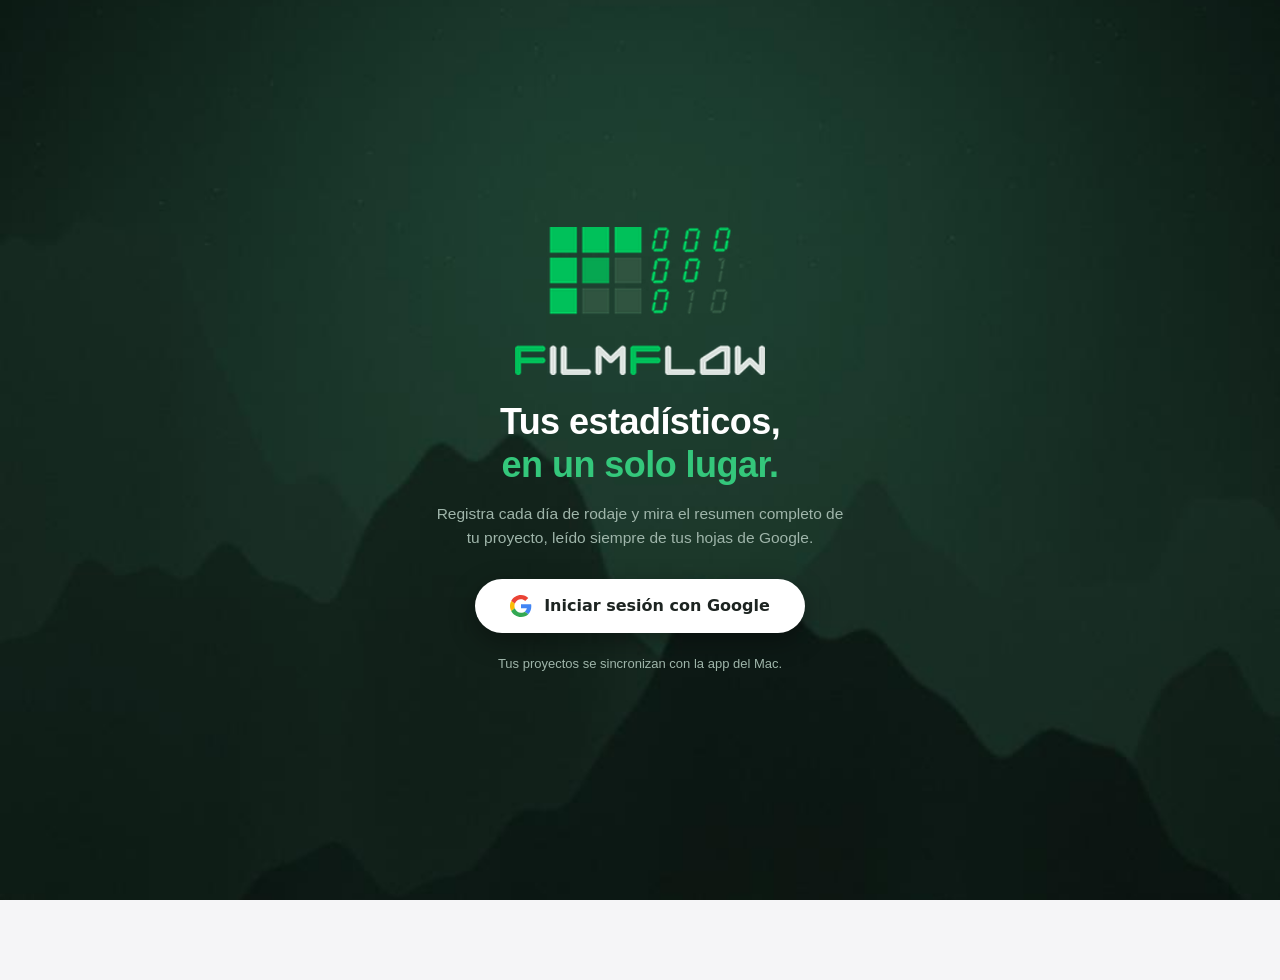
==== app/index.html @ 20739959 "Versión 1.1.0" ====
<!doctype html>
<html lang="es">
<head>
<meta charset="utf-8">
<meta name="viewport" content="width=device-width, initial-scale=1, viewport-fit=cover">
<title>Estadístico FilmFlow</title>
<meta name="theme-color" content="#171918" media="(prefers-color-scheme: dark)">
<meta name="theme-color" content="#E9E9EC" media="(prefers-color-scheme: light)">
<meta name="apple-mobile-web-app-capable" content="yes">
<meta name="mobile-web-app-capable" content="yes">
<meta name="apple-mobile-web-app-title" content="FilmFlow">
<meta name="apple-mobile-web-app-status-bar-style" content="black-translucent">
<meta name="format-detection" content="telephone=no">
<link rel="manifest" href="manifest.webmanifest">
<link rel="apple-touch-icon" href="assets/icono-180.png">
<link rel="icon" href="assets/icono-192.png">
<link rel="stylesheet" href="paleta.css">
<link rel="stylesheet" href="styles.css">
</head>
<body>
<div id="progreso" aria-hidden="true"><i></i></div>
<header class="barra" id="barra">
  <img id="logo" src="assets/logo_filmflow_oscuro.png" alt="FilmFlow">
  <button class="proyecto-btn" id="btn-proyecto" aria-haspopup="dialog" aria-label="Cambiar de proyecto">
    <span class="p-etq">Proyecto</span><span class="p-nom" id="proyecto-nombre">—</span>
    <svg viewBox="0 0 24 24" class="p-flecha"><path d="M7 10l5 5 5-5"/></svg>
  </button>
  <button class="icono-btn" id="btn-actualizar" aria-label="Actualizar" data-a="actualizar" data-p="{&quot;forzar&quot;:true}">
    <svg viewBox="0 0 24 24"><path d="M20 12a8 8 0 1 1-2.6-5.9"/><path d="M20 4v5h-5"/></svg>
  </button>
  <button class="icono-btn" id="btn-app" aria-label="Ajustes de la app" data-ir="app">
    <svg viewBox="0 0 24 24"><circle cx="12" cy="12" r="3.2"/><path d="M19.4 14.5a1.6 1.6 0 0 0 .3 1.8l.1.1a2 2 0 1 1-2.8 2.8l-.1-.1a1.6 1.6 0 0 0-1.8-.3 1.6 1.6 0 0 0-1 1.5V21a2 2 0 1 1-4 0v-.1a1.6 1.6 0 0 0-1-1.5 1.6 1.6 0 0 0-1.8.3l-.1.1a2 2 0 1 1-2.8-2.8l.1-.1a1.6 1.6 0 0 0 .3-1.8 1.6 1.6 0 0 0-1.5-1H3a2 2 0 1 1 0-4h.1a1.6 1.6 0 0 0 1.5-1 1.6 1.6 0 0 0-.3-1.8l-.1-.1a2 2 0 1 1 2.8-2.8l.1.1a1.6 1.6 0 0 0 1.8.3h0a1.6 1.6 0 0 0 1-1.5V3a2 2 0 1 1 4 0v.1a1.6 1.6 0 0 0 1 1.5h0a1.6 1.6 0 0 0 1.8-.3l.1-.1a2 2 0 1 1 2.8 2.8l-.1.1a1.6 1.6 0 0 0-.3 1.8v0a1.6 1.6 0 0 0 1.5 1H21a2 2 0 1 1 0 4h-.1a1.6 1.6 0 0 0-1.5 1z"/></svg>
  </button>
</header>
<div class="franja" id="franja" hidden></div>
<main id="vista"></main>
<div id="accion-fija" hidden></div>
<nav class="tabs" id="tabs" aria-label="Secciones">
  <button data-ir="resumen"><svg viewBox="0 0 24 24"><rect x="3.5" y="12" width="4" height="8" rx="1"/><rect x="10" y="6" width="4" height="14" rx="1"/><rect x="16.5" y="3" width="4" height="17" rx="1"/></svg><span>Resumen</span></button>
  <button data-ir="registrar"><svg viewBox="0 0 24 24"><path d="M6 3.5h9l4 4V20a.5.5 0 0 1-.5.5h-12A.5.5 0 0 1 6 20z"/><path d="M14.5 3.5V8H19M9 13h6M9 16.5h4"/></svg><span>Registrar</span></button>
  <button data-ir="hojas"><svg viewBox="0 0 24 24"><rect x="3.5" y="4" width="17" height="16" rx="2.5"/><path d="M3.5 9.5h17M3.5 15h17M9.5 4v16"/></svg><span>Hojas</span></button>
  <button data-ir="correo"><svg viewBox="0 0 24 24"><rect x="3" y="5.5" width="18" height="13" rx="2.5"/><path d="M3.5 7.5l8.5 6 8.5-6"/></svg><span>Correo</span></button>
  <button data-ir="ajustes"><svg viewBox="0 0 24 24"><path d="M4 7h10M18 7h2M4 17h2M10 17h10"/><circle cx="16" cy="7" r="2.2"/><circle cx="8" cy="17" r="2.2"/></svg><span>Ajustes</span></button>
</nav>
<div id="ocupado"><div><div class="giro"></div><span id="ocupado-txt">Un momento…</span></div></div>
<div class="sheet-fondo" id="modal">
  <div class="sheet" role="dialog" aria-modal="true">
    <div class="agarre"></div>
    <h3 id="m-titulo"></h3><pre id="m-texto"></pre><div id="m-lista" class="lista-sheet"></div>
    <input id="m-input" style="display:none" autocapitalize="sentences">
    <div class="sheet-botones"><button class="btn acento" id="m-si">Aceptar</button><button class="btn" id="m-no">Cancelar</button></div>
  </div>
</div>
<div id="portada" hidden></div>
<div id="toast" role="status"></div>
<input type="file" id="selector-pdf" accept="application/pdf,.pdf" style="display:none">
<script src="version.js"></script>
<script src="config.js"></script>
<script type="module" src="app.js"></script>
</body>
</html>
---- app/paleta.css ----
:root{--fondo:#F5F5F7;--lateral:#E9E9EC;--superficie:#FFFFFF;--campo:#FFFFFF;--boton:#FFFFFF;--boton-hover:#F0F0F3;--boton-pulsado:#E3E3E8;--separador:#E0E0E5;--borde-campo:#C9C9CF;--texto:#1D1D1F;--texto2:#5F5F65;--texto-off:#A1A1A8;--acento:#00B85A;--acento-hover:#00A651;--acento-pulsado:#008F46;--acento-ui:#009A4E;--acento-texto:#066F3C;--sobre-acento:#04130A;--seleccion:#D5F1E1;--exito:#087A42;--aviso:#8F5600;--error:#C4001A;--info:#5F5F65;--aviso-fondo:#FFF3D6;--error-fondo:#FDE4E4;--exito-fondo:#DDF3E6;color-scheme:light}
@media (prefers-color-scheme: dark){:root:not([data-tema="claro"]){--fondo:#171918;--lateral:#1C1F1D;--superficie:#242725;--campo:#1B1D1C;--boton:#303432;--boton-hover:#3A3F3C;--boton-pulsado:#262A28;--separador:#383C3A;--borde-campo:#454A47;--texto:#F2F4F3;--texto2:#A9B1AC;--texto-off:#707975;--acento:#00B85A;--acento-hover:#1FCB72;--acento-pulsado:#009B4B;--acento-ui:#00B85A;--acento-texto:#2BD97A;--sobre-acento:#06140B;--seleccion:#1F4A33;--exito:#2BD97A;--aviso:#F0B03A;--error:#FF7B72;--info:#A9B1AC;--aviso-fondo:#3A311B;--error-fondo:#3E2423;--exito-fondo:#173A28;color-scheme:dark}}
:root[data-tema="oscuro"]{--fondo:#171918;--lateral:#1C1F1D;--superficie:#242725;--campo:#1B1D1C;--boton:#303432;--boton-hover:#3A3F3C;--boton-pulsado:#262A28;--separador:#383C3A;--borde-campo:#454A47;--texto:#F2F4F3;--texto2:#A9B1AC;--texto-off:#707975;--acento:#00B85A;--acento-hover:#1FCB72;--acento-pulsado:#009B4B;--acento-ui:#00B85A;--acento-texto:#2BD97A;--sobre-acento:#06140B;--seleccion:#1F4A33;--exito:#2BD97A;--aviso:#F0B03A;--error:#FF7B72;--info:#A9B1AC;--aviso-fondo:#3A311B;--error-fondo:#3E2423;--exito-fondo:#173A28;color-scheme:dark}
:root[data-tema="claro"]{--fondo:#F5F5F7;--lateral:#E9E9EC;--superficie:#FFFFFF;--campo:#FFFFFF;--boton:#FFFFFF;--boton-hover:#F0F0F3;--boton-pulsado:#E3E3E8;--separador:#E0E0E5;--borde-campo:#C9C9CF;--texto:#1D1D1F;--texto2:#5F5F65;--texto-off:#A1A1A8;--acento:#00B85A;--acento-hover:#00A651;--acento-pulsado:#008F46;--acento-ui:#009A4E;--acento-texto:#066F3C;--sobre-acento:#04130A;--seleccion:#D5F1E1;--exito:#087A42;--aviso:#8F5600;--error:#C4001A;--info:#5F5F65;--aviso-fondo:#FFF3D6;--error-fondo:#FDE4E4;--exito-fondo:#DDF3E6;color-scheme:light}
---- app/styles.css ----
/* Estadístico FilmFlow · iPhone. Colores: los mismos de la app del Mac (paleta.css). Pensado para dedos: 48 px mínimo, zonas seguras, sin zoom. */
*{box-sizing:border-box;-webkit-tap-highlight-color:transparent}
:root{--r-tj:22px;--r-ch:14px;--alto-tab:58px;--fijo:0px;--cab:58px}
html{-webkit-text-size-adjust:100%;scroll-padding-top:70px}
body{margin:0;background:var(--fondo);color:var(--texto);font:16px/1.42 -apple-system,BlinkMacSystemFont,"SF Pro Text","Helvetica Neue",Arial,sans-serif;
  padding-bottom:calc(var(--alto-tab) + env(safe-area-inset-bottom) + var(--fijo) + 22px);overscroll-behavior-y:contain;-webkit-font-smoothing:antialiased}
button,input,select,textarea{font-family:inherit}
a{color:var(--acento-texto)}
svg{display:block}

/* ---------- barra superior ---------- */
header.barra{position:sticky;top:0;z-index:20;display:flex;align-items:center;gap:10px;min-height:var(--cab);
  padding:calc(8px + env(safe-area-inset-top)) 14px 8px;background:color-mix(in srgb,var(--lateral) 88%,transparent);
  -webkit-backdrop-filter:saturate(1.6) blur(18px);backdrop-filter:saturate(1.6) blur(18px);border-bottom:1px solid var(--separador)}
header.barra img{height:28px;width:auto;flex:none}
.proyecto-btn{flex:1;min-width:0;display:grid;grid-template-columns:1fr 20px;grid-template-rows:auto auto;column-gap:6px;align-items:center;text-align:left;
  background:var(--campo);color:var(--texto);border:1px solid var(--borde-campo);border-radius:15px;padding:5px 10px 6px 12px;min-height:44px}
.proyecto-btn .p-etq{grid-column:1;font-size:10.5px;letter-spacing:.04em;text-transform:uppercase;color:var(--texto2);line-height:1.1}
.proyecto-btn .p-nom{grid-column:1;font-size:16px;font-weight:650;white-space:nowrap;overflow:hidden;text-overflow:ellipsis;line-height:1.2}
.proyecto-btn .p-flecha{grid-column:2;grid-row:1/3;width:20px;height:20px;stroke:var(--texto2);fill:none;stroke-width:2;stroke-linecap:round;stroke-linejoin:round}
.icono-btn{flex:none;background:var(--boton);color:var(--texto);border:1px solid var(--separador);border-radius:50%;width:44px;height:44px;display:grid;place-items:center;padding:0}
.icono-btn svg{width:22px;height:22px;stroke:currentColor;fill:none;stroke-width:1.9;stroke-linecap:round;stroke-linejoin:round}
.icono-btn.gira svg{animation:g 1s linear infinite}
#progreso{position:fixed;left:0;right:0;top:0;height:3px;z-index:90;opacity:0;transition:opacity .25s;pointer-events:none}
#progreso.on{opacity:1}
#progreso i{display:block;height:100%;width:35%;background:var(--acento);border-radius:0 3px 3px 0;animation:prog 1.1s ease-in-out infinite}
@keyframes prog{0%{margin-left:-35%}100%{margin-left:100%}}
.franja{margin:0;padding:8px 14px;font-size:13.5px;font-weight:600;text-align:center;background:var(--aviso-fondo);color:var(--aviso)}
.franja[hidden]{display:none}

main{max-width:720px;margin:0 auto;padding:6px 14px 8px}
main.carga>*{opacity:.5;transition:opacity .2s}
.cab-pagina{padding:10px 4px 8px}
.cab-pagina h1{margin:0;font-size:31px;line-height:1.1;letter-spacing:-.02em;font-weight:760}
.cab-pagina p{margin:4px 0 0;color:var(--texto2);font-size:14px}
h3{margin:0;font-size:17px;line-height:1.25}h4{margin:14px 0 6px;font-size:15px}
p{margin:6px 0}
.sub{color:var(--texto2);font-size:14.5px}.nota{color:var(--texto2);font-size:13px}
.pie{margin:14px 4px 26px}
hr{border:0;border-top:1px solid var(--separador);margin:14px 0}

/* ---------- tarjetas, chips, avisos ---------- */
.tarjeta{background:var(--superficie);border:1px solid var(--separador);border-radius:var(--r-tj);padding:16px;margin:0 0 14px}
.tarjeta.vacia{text-align:center;padding:34px 18px}
.tarjeta.vacia h3{margin-top:6px}
.tarjeta.vacia .btn{margin-top:12px}
.grande{font-size:38px;line-height:1;margin-bottom:8px}.grande.error{color:var(--error)}.grande.aviso{color:var(--aviso)}.grande.info,.grande.carga{color:var(--texto2)}
.tj-titulo{display:flex;align-items:center;justify-content:space-between;gap:10px;margin-bottom:8px;flex-wrap:wrap}
.tj-cab{display:flex;align-items:center;gap:8px;flex-wrap:wrap;row-gap:4px}.espacio{flex:1}
.chip{display:inline-flex;align-items:center;border-radius:99px;padding:3px 11px;font-size:12.5px;font-weight:650;background:var(--boton);color:var(--texto2);white-space:nowrap;border:1px solid var(--separador)}
.chip.exito{background:var(--exito-fondo);color:var(--exito);border-color:transparent}.chip.aviso{background:var(--aviso-fondo);color:var(--aviso);border-color:transparent}.chip.error{background:var(--error-fondo);color:var(--error);border-color:transparent}
.estado{display:flex;gap:10px;align-items:flex-start;margin:8px 0;font-size:14.5px;white-space:pre-line;line-height:1.38}
.estado .ico{flex:none;width:20px;height:20px;border-radius:50%;display:grid;place-items:center;font-size:12px;margin-top:1px;background:var(--boton)}
.estado.ok .ico{background:var(--exito-fondo);color:var(--exito)}.estado.aviso{color:var(--texto)}.estado.aviso .ico{background:var(--aviso-fondo);color:var(--aviso)}
.estado.error .ico{background:var(--error-fondo);color:var(--error)}.estado.error{color:var(--error)}.estado.info .ico{color:var(--texto2)}
.aviso-txt{color:var(--aviso)}

/* ---------- botones ---------- */
.btn{display:inline-flex;align-items:center;justify-content:center;gap:6px;background:var(--boton);color:var(--texto);border:1px solid var(--separador);border-radius:16px;
  padding:11px 18px;font-size:16px;font-weight:650;text-decoration:none;min-height:48px;line-height:1.15;text-align:center}
.btn.acento{background:var(--acento);border-color:var(--acento);color:var(--sobre-acento)}
.btn.mini{padding:7px 14px;min-height:40px;font-size:14.5px;border-radius:13px}
.btn.peligro{color:var(--error)}
.btn:disabled{opacity:.42}.btn:active:not(:disabled){filter:brightness(.9);transform:scale(.985)}
.grande-btn{width:100%;margin-top:12px;font-size:17px;min-height:54px}
.barra-mini{display:flex;flex-wrap:wrap;gap:8px;align-items:center;margin:10px 0 2px}
.barra-mini.llena .btn{flex:1;white-space:nowrap}
.segmentado{display:flex;background:var(--campo);border:1px solid var(--separador);border-radius:16px;padding:3px;gap:3px;margin:10px 0;overflow-x:auto;scrollbar-width:none}
.segmentado::-webkit-scrollbar{display:none}
.seg{flex:1 1 0;min-width:0;border:0;background:transparent;color:var(--texto2);border-radius:13px;padding:10px 4px;min-height:44px;font-size:14px;font-weight:650;white-space:nowrap}
.seg.on{background:var(--acento);color:var(--sobre-acento)}
.casilla{display:flex;gap:12px;align-items:flex-start;margin:10px 0;cursor:pointer;min-height:30px}
.casilla input{position:absolute;opacity:0;width:0;height:0}
.casilla .caja{flex:none;width:26px;height:26px;border:2px solid var(--borde-campo);border-radius:8px;background:var(--campo);margin-top:0}
.casilla input:checked+.caja{background:var(--acento-ui);border-color:var(--acento-ui)}
.casilla input:checked+.caja::after{content:"";display:block;width:7px;height:13px;border:solid var(--sobre-acento);border-width:0 3px 3px 0;margin:2px 0 0 7px;transform:rotate(45deg)}
.casilla .txt{font-size:15.5px;line-height:1.35;padding-top:2px}
.sangria{margin-left:38px}

/* ---------- plegables ---------- */
details.plegable{background:var(--superficie);border:1px solid var(--separador);border-radius:var(--r-tj);margin:0 0 14px;overflow:hidden}
details.plegable>summary{list-style:none;display:flex;align-items:center;gap:10px;padding:15px 16px;cursor:pointer;min-height:56px}
details.plegable>summary::-webkit-details-marker{display:none}
details.plegable>summary .tit{flex:1;min-width:0;font-weight:700;font-size:16.5px;line-height:1.25}
details.plegable>summary .tit small{display:block;font-weight:500;font-size:13px;color:var(--texto2);margin-top:2px}
details.plegable>summary::after{content:"";flex:none;width:9px;height:9px;border:solid var(--texto2);border-width:0 2.2px 2.2px 0;transform:rotate(45deg);margin:-4px 4px 0 2px;transition:transform .2s}
details.plegable[open]>summary::after{transform:rotate(-135deg);margin-top:4px}
details.plegable>.cuerpo{padding:0 16px 16px}
details.plegable.simple{background:transparent;border:0;border-radius:0;margin:10px 0}
details.plegable.simple>summary{padding:8px 0;min-height:44px;color:var(--acento-texto);font-weight:650}
details.plegable.simple>summary .tit{font-weight:650;font-size:15px}
details.plegable.simple>.cuerpo{padding:0}

/* ---------- resumen ---------- */
.cifras{display:grid;grid-template-columns:1fr 1fr;gap:10px;margin-bottom:14px}
.metrica{background:var(--superficie);border:1px solid var(--separador);border-radius:20px;padding:13px 15px;min-width:0}
.metrica.ancha{grid-column:1/-1;padding:18px;background:linear-gradient(135deg,var(--superficie) 0%,color-mix(in srgb,var(--acento) 14%,var(--superficie)) 100%)}
.m-t{color:var(--texto2);font-size:13px;display:flex;gap:6px;align-items:center}
.m-v{font-size:25px;font-weight:760;margin:3px 0 1px;letter-spacing:-.01em;white-space:nowrap;overflow:hidden;text-overflow:ellipsis}
.metrica.ancha .m-v{font-size:40px}
.m-s{color:var(--texto2);font-size:12.5px;min-height:16px}
.barra{margin:11px 0}
.b-t{display:flex;align-items:center;gap:8px;font-size:15px}.b-n{font-weight:650;flex:1}.b-p{color:var(--texto2);font-size:13px}
.pista{height:9px;border-radius:5px;background:var(--separador);overflow:hidden;margin-top:6px}
.relleno{height:100%;border-radius:5px;background:var(--acento-ui)}
.punto{display:inline-block;width:12px;height:12px;border-radius:50%;margin-right:7px;flex:none}.punto.grande{width:24px;height:24px;margin:0}
.centro{display:flex;justify-content:center;margin:2px 0 8px}
.dona{width:178px;height:178px}.dona .d-v{fill:var(--texto);font-size:19px;font-weight:700}.dona .d-s{fill:var(--texto2);font-size:11px}
.desliza{overflow-x:auto;-webkit-overflow-scrolling:touch;margin:8px -16px;padding:0 16px;scrollbar-width:none}
.desliza::-webkit-scrollbar{display:none}
table.tabla{border-collapse:collapse;width:100%;font-size:14px}
.tabla th{color:var(--texto2);font-weight:600;font-size:12.5px;text-align:left;padding:6px 8px;border-bottom:1px solid var(--separador);white-space:nowrap}
.tabla td{padding:9px 8px;border-bottom:1px solid var(--separador);white-space:nowrap}.tabla .d{text-align:right}.tabla .neg{font-weight:700}
.tabla .acento-texto{color:var(--acento-texto)}.tabla .t2{color:var(--texto2)}
.col{fill:color-mix(in srgb,var(--acento-ui) 45%,var(--superficie))}.col.ult,.col.sel{fill:var(--acento-ui)}.eje{fill:var(--texto2)}.rej{stroke:var(--separador);stroke-width:1}
.prom{stroke:var(--aviso);stroke-width:1.5;stroke-dasharray:4 3}.prom-t{fill:var(--aviso);font-weight:700;paint-order:stroke;stroke:var(--superficie);stroke-width:4px;stroke-linejoin:round}
.grafico svg{touch-action:pan-y;-webkit-user-select:none;user-select:none;-webkit-tap-highlight-color:transparent}
.tip rect{fill:var(--boton);stroke:var(--separador)}.tip text{fill:var(--texto)}
.g-pie{margin:6px 0 0;font-size:13px;line-height:1.35}.g-raya{display:inline-block;width:18px;border-top:2px dashed var(--aviso);vertical-align:middle;margin-right:4px}
.prev{margin:12px 0}
.kv{display:flex;justify-content:space-between;gap:14px;padding:8px 0;text-align:right;border-bottom:1px solid var(--separador)}.kv:last-child{border:0}
.kv span:first-child{text-align:left;flex:none}
/* una cámara = una fila (en vez de una tabla ancha) */
.unidad-ref{font-size:12.5px;color:var(--texto2);margin-left:19px}

/* ---------- hoja de Google (vista previa) ---------- */
table.hoja{border-collapse:separate;border-spacing:1px;background:#D0D0D0;font:12px "Lucida Sans","Helvetica Neue",Arial,sans-serif;color:#000;border-radius:8px;overflow:hidden}
.hoja th{color:#fff;padding:5px 7px;text-align:left;font-weight:700;white-space:nowrap;font-size:11px}.hoja td{padding:5px 7px;white-space:nowrap;background:#fff;font-size:12px}
.hoja tr>:first-child{position:sticky;left:0;z-index:1}
.banner{background:var(--superficie);border:1px solid var(--separador);border-left:5px solid var(--acento);border-radius:16px;padding:13px 15px;margin:0 0 14px;font-weight:650;font-size:15px;line-height:1.38}
.decision{margin-top:12px}
.pista-dedo{font-size:12px;color:var(--texto2);margin:4px 0 0;text-align:right}

/* ---------- registrar ---------- */
.pasos-reg{display:flex;align-items:flex-start;margin:4px 2px 16px}
.paso-reg{flex:1;display:flex;flex-direction:column;align-items:center;gap:5px;position:relative;font-size:12.5px;color:var(--texto2);text-align:center;font-weight:600}
.paso-reg::before{content:"";position:absolute;top:15px;right:50%;width:100%;height:2px;background:var(--separador);z-index:0}
.paso-reg:first-child::before{display:none}
.paso-reg b{position:relative;z-index:1;width:31px;height:31px;border-radius:50%;display:grid;place-items:center;background:var(--boton);border:2px solid var(--separador);font-size:14px;color:var(--texto2)}
.paso-reg.on{color:var(--texto)}.paso-reg.on b{background:var(--acento);border-color:var(--acento);color:var(--sobre-acento)}
.paso-reg.hecho b{background:var(--exito-fondo);border-color:var(--acento-ui);color:var(--exito)}.paso-reg.hecho::before,.paso-reg.on::before{background:var(--acento-ui)}
.pdf-zona{display:flex;flex-direction:column;align-items:center;gap:6px;border:2px dashed var(--borde-campo);border-radius:20px;padding:22px 14px;text-align:center;margin:12px 0;background:var(--campo)}
.pdf-zona.listo{border-style:solid;border-color:var(--acento-ui);background:var(--exito-fondo)}
.pdf-zona .ico-pdf{width:46px;height:46px;border-radius:14px;display:grid;place-items:center;background:var(--boton);border:1px solid var(--separador)}
.pdf-zona .ico-pdf svg{width:26px;height:26px;stroke:var(--acento-texto);fill:none;stroke-width:1.8;stroke-linecap:round;stroke-linejoin:round}
.pdf-zona .nombre{font-weight:650;overflow-wrap:anywhere;font-size:16px;line-height:1.3;text-wrap:balance}
.pdf-fila{display:flex;align-items:center;gap:10px;margin:10px 0;flex-wrap:wrap}
.quellenar{margin:12px 0 4px}
#accion-fija{position:fixed;left:0;right:0;z-index:25;bottom:calc(var(--alto-tab) + env(safe-area-inset-bottom));padding:10px 14px;
  background:color-mix(in srgb,var(--fondo) 90%,transparent);-webkit-backdrop-filter:blur(14px);backdrop-filter:blur(14px);border-top:1px solid var(--separador)}
#accion-fija[hidden]{display:none}
#accion-fija .in{max-width:720px;margin:0 auto}
#accion-fija .btn{width:100%;min-height:54px;font-size:17px}
#accion-fija .resumen-accion{font-size:12.5px;color:var(--texto2);text-align:center;margin:0 0 7px}

/* ---------- formularios ---------- */
.formulario{background:var(--superficie);border:1px solid var(--separador);border-radius:var(--r-tj);padding:16px;margin:0 0 14px}
.formulario label{display:block;margin:14px 0 4px;font-size:14px;color:var(--texto2);font-weight:550}
.formulario label.casilla,.formulario label.radio,.formulario label.color{margin:10px 0;color:var(--texto);font-weight:400}
.formulario label.casilla,.formulario label.radio{display:flex}                                 /* si no, «label{display:block}» deja la casilla como una raya encima del texto */
.rollo-imp .casilla .txt{display:flex;align-items:center;gap:10px;flex-wrap:wrap}
/* importar rollos: cada rollo en su bloque y los datos de dos en dos (8 rollos ya no son una lista eterna) */
.rollo-imp{display:grid;grid-template-columns:repeat(2,minmax(0,1fr));gap:0 12px;padding:12px 0 6px;border-top:1px solid var(--separador)}
.rollo-imp>.casilla,.rollo-imp>.nota{grid-column:1/-1}
.formulario .rollo-imp>label:not(.casilla){margin:6px 0 2px}
input:not([type=checkbox]):not([type=radio]),select,textarea{width:100%;background:var(--campo);color:var(--texto);border:1px solid var(--borde-campo);border-radius:14px;padding:12px 13px;font-size:16px;margin-top:5px;min-height:48px;-webkit-appearance:none;appearance:none}
select{background-image:linear-gradient(45deg,transparent 50%,var(--texto2) 50%),linear-gradient(135deg,var(--texto2) 50%,transparent 50%);background-position:calc(100% - 20px) 21px,calc(100% - 14px) 21px;background-size:6px 6px;background-repeat:no-repeat;padding-right:36px}
input:focus,select:focus{outline:2px solid var(--acento-ui);outline-offset:1px}
.formulario .botones,.botones{display:flex;gap:10px;justify-content:flex-end;margin-top:16px}
.botones .btn{flex:1}
.radios{display:flex;gap:10px;flex-wrap:wrap}
.radio{display:flex;gap:8px;align-items:center;padding:9px 13px;border:1px solid var(--separador);border-radius:99px;background:var(--campo)}.radio input{width:auto;margin:0;min-height:0;accent-color:var(--acento-ui)}
.colores{display:flex;gap:8px;flex-wrap:wrap;margin:8px 0}
.color input{position:absolute;opacity:0;width:0;height:0}
.color span{display:inline-flex;align-items:center;justify-content:center;width:42px;height:42px;border-radius:50%;border:3px solid transparent;color:#000;font-weight:700;font-size:13px}
.color input:checked+span{border-color:var(--texto);box-shadow:0 0 0 2px var(--superficie) inset}
.color .hoja-color{width:auto;border-radius:21px;padding:0 14px;background:var(--boton);color:var(--texto);border:3px solid transparent}

/* ---------- listas (ajustes, rollos, hojas) ---------- */
.fila-hoja{margin:6px 0 4px}
.fila-hoja .nota:first-child{letter-spacing:.03em;font-weight:650}
.fila-cuenta{display:flex;gap:14px;align-items:center}
.g-logo{flex:none;width:46px;height:46px;border-radius:50%;background:#fff;color:#4285F4;font-weight:800;font-size:25px;display:flex;align-items:center;justify-content:center;border:1px solid var(--separador)}
.titulo-ok{font-size:17px;font-weight:700;color:var(--exito);margin:0}.titulo-mal{font-size:17px;font-weight:700;color:var(--error);margin:0}
.guia{display:flex;gap:10px;align-items:center;background:var(--seleccion);border-radius:18px;padding:13px 15px;margin:0 0 14px;flex-wrap:wrap}
.item{margin:8px 0}.fila-info{display:flex;gap:8px;align-items:center;flex-wrap:wrap;margin-top:10px}
ol.pasos{margin:8px 0 8px 20px;padding:0;font-size:14.5px}ol.pasos li{margin:6px 0}
.tarjeta.sync{border-color:color-mix(in srgb,var(--acento) 40%,var(--separador))}
.grupo-t{margin:20px 6px 8px;font-size:13px;font-weight:700;letter-spacing:.05em;text-transform:uppercase;color:var(--texto2)}

/* ---------- correo ---------- */
.papel{background:#fff;color:#202124;border:1px solid #e0e0e0;border-radius:16px;padding:14px}
.papel hr{border-color:#e0e0e0}
.texto-correo{font:14px/1.38 "Helvetica Neue",Arial,sans-serif;outline:none;min-height:120px;-webkit-user-select:text;user-select:text}
.texto-correo .l.v{line-height:.6}
.papel input.asunto{background:#fff!important;color:#202124!important;border:0!important;padding:4px 0!important;font-weight:700;font-size:15px;margin:0;border-radius:0;min-height:0}

/* ---------- menú inferior ---------- */
nav.tabs{position:fixed;left:0;right:0;bottom:0;z-index:30;display:flex;background:color-mix(in srgb,var(--lateral) 90%,transparent);
  -webkit-backdrop-filter:saturate(1.6) blur(18px);backdrop-filter:saturate(1.6) blur(18px);border-top:1px solid var(--separador);
  padding:5px 6px calc(5px + env(safe-area-inset-bottom));min-height:calc(var(--alto-tab) + env(safe-area-inset-bottom))}
nav.tabs button{flex:1;background:none;border:0;color:var(--texto2);font-size:10.5px;font-weight:600;padding:5px 0 3px;display:flex;flex-direction:column;align-items:center;gap:3px;border-radius:14px}
nav.tabs button svg{width:25px;height:25px;stroke:currentColor;fill:none;stroke-width:1.75;stroke-linecap:round;stroke-linejoin:round}
nav.tabs button.on{color:var(--acento-texto)}
nav.tabs button.on svg{stroke-width:2.2}

/* ---------- ocupado, hojas inferiores, avisos ---------- */
#ocupado{position:fixed;inset:0;z-index:60;background:rgba(0,0,0,.45);display:none;align-items:center;justify-content:center;-webkit-backdrop-filter:blur(3px);backdrop-filter:blur(3px)}
#ocupado.on{display:flex}#ocupado>div{background:var(--superficie);border-radius:22px;padding:24px 26px;max-width:80%;text-align:center;box-shadow:0 12px 40px rgba(0,0,0,.35)}
.giro{width:32px;height:32px;border:3.5px solid var(--separador);border-top-color:var(--acento-ui);border-radius:50%;margin:0 auto 12px;animation:g 1s linear infinite}
@keyframes g{to{transform:rotate(360deg)}}
.sheet-fondo{position:fixed;inset:0;z-index:70;background:rgba(0,0,0,.45);display:none;align-items:flex-end;justify-content:center}
.sheet-fondo.on{display:flex}
.sheet{background:var(--superficie);width:100%;max-width:560px;border-radius:26px 26px 0 0;padding:8px 18px calc(16px + env(safe-area-inset-bottom));max-height:88vh;overflow:auto;
  animation:sube .26s cubic-bezier(.2,.8,.2,1)}
@keyframes sube{from{transform:translateY(40%);opacity:.4}to{transform:none;opacity:1}}
.agarre{width:38px;height:5px;border-radius:3px;background:var(--borde-campo);margin:4px auto 12px}
.sheet h3{font-size:19px;margin:2px 0 6px}
.sheet pre{white-space:pre-wrap;font:inherit;color:var(--texto2);margin:6px 0 14px;font-size:15px;line-height:1.42}
.sheet pre:empty{display:none}
.sheet-botones{display:flex;flex-direction:column;gap:8px;margin-top:6px}
.sheet-botones .btn{width:100%;min-height:52px}
.lista-sheet{display:flex;flex-direction:column;margin:6px 0 10px}
.fila-sheet{display:flex;align-items:center;gap:12px;width:100%;text-align:left;background:transparent;border:0;border-bottom:1px solid var(--separador);padding:15px 4px;color:var(--texto);font-size:17px;min-height:54px}
.fila-sheet:last-child{border-bottom:0}
.fila-sheet .ok{margin-left:auto;color:var(--acento-texto);font-weight:800}
.fila-sheet.on{font-weight:700}
.fila-sheet.accion{color:var(--acento-texto);font-weight:650}
#toast{position:fixed;left:50%;bottom:calc(var(--alto-tab) + env(safe-area-inset-bottom) + var(--fijo) + 16px);transform:translateX(-50%) translateY(10px);background:var(--texto);color:var(--fondo);
  padding:12px 18px;border-radius:18px;z-index:80;width:max-content;max-width:90%;font-size:14.5px;font-weight:550;opacity:0;pointer-events:none;transition:all .22s;box-shadow:0 8px 28px rgba(0,0,0,.3)}
#toast.on{opacity:1;transform:translateX(-50%)}

/* ---------- bienvenida ---------- */
.bienvenida{text-align:center;padding:26px 6px 10px}
.bienvenida .logo-grande{width:min(250px,68%);margin:8px auto 22px}
.bienvenida h2{margin:0 0 8px;font-size:26px;letter-spacing:-.01em}
.bienvenida p{color:var(--texto2);font-size:15.5px;margin:6px 10px}
.beneficios{text-align:left;margin:22px 0;display:flex;flex-direction:column;gap:12px}
.beneficio{display:flex;gap:13px;align-items:flex-start;background:var(--superficie);border:1px solid var(--separador);border-radius:18px;padding:13px 15px}
.beneficio .ico{flex:none;width:38px;height:38px;border-radius:12px;display:grid;place-items:center;background:var(--seleccion);font-size:19px}
.beneficio b{display:block;font-size:15.5px}.beneficio span.t{color:var(--texto2);font-size:13.5px}

@media (min-width:700px){main{padding-top:14px}}
@media (prefers-reduced-motion:reduce){*{animation-duration:.01ms!important;transition-duration:.01ms!important}}

/* ---------- primera pantalla (sin cuenta de Google): solo bienvenida ---------- */
body.sin-sesion .barra,body.sin-sesion .tabs,body.sin-sesion #accion-fija,body.sin-sesion #franja{display:none!important}
body.sin-sesion main{min-height:100dvh;display:flex;flex-direction:column;justify-content:center;padding-top:calc(env(safe-area-inset-top) + 16px);padding-bottom:calc(env(safe-area-inset-bottom) + 28px)}
body.sin-sesion .bienvenida{padding-top:8px}
.grande-btn{width:100%;padding:16px 18px;font-size:17px;border-radius:16px}

.franja .enlace{background:none;border:0;color:inherit;font:inherit;font-weight:700;text-decoration:underline;padding:0 0 0 4px}

/* ---------- portada (inicio y descanso): igual que en el Mac ---------- */
#portada{position:fixed;inset:0;z-index:120;background:#07100D url(assets/fondo_bienvenida.jpg) center/cover no-repeat;color:#fff;display:flex;
  align-items:center;justify-content:center;text-align:center;padding:calc(env(safe-area-inset-top) + 20px) 26px calc(env(safe-area-inset-bottom) + 20px);overflow:auto}
#portada[hidden]{display:none}
#portada.con-foto{background-size:cover;background-position:center}
#portada.con-foto::before{content:"";position:absolute;inset:0;background:linear-gradient(180deg,rgba(0,0,0,.35),rgba(0,0,0,.2) 40%,rgba(0,0,0,.55))}
#portada .p-in{position:relative;width:100%;max-width:420px;display:flex;flex-direction:column;align-items:center}
.p-logo{width:min(250px,66vw);height:auto;margin:0 0 26px}
#portada h1{margin:0 0 16px;font-size:clamp(28px,8.4vw,36px);line-height:1.18;letter-spacing:-.015em;color:#fff;font-weight:800}
#portada h1 span{color:#34C77B}
.p-txt{margin:0 6px 30px;color:#9FB5AA;font-size:15.5px;line-height:1.5}
.p-google{display:flex;align-items:center;justify-content:center;gap:12px;width:100%;max-width:330px;height:54px;border:0;border-radius:27px;background:#fff;color:#1D2421;
  font:700 16px/1 system-ui,-apple-system,sans-serif;box-shadow:0 8px 26px rgba(0,0,0,.35)}
.p-google:active{background:#F1F5F3}
.p-nota{margin:22px 0 0;color:#9FB5AA;font-size:13px}
#portada.descanso{cursor:pointer}
.p-hora{font-size:clamp(64px,22vw,92px);font-weight:800;letter-spacing:-.03em;line-height:1;margin-top:6px;text-shadow:0 2px 14px rgba(0,0,0,.5)}
.p-fecha{margin-top:12px;font-size:18px;font-weight:700;color:#4FE095;text-shadow:0 2px 10px rgba(0,0,0,.6)}
#portada.descanso .p-nota{margin-top:30px;color:#C9D8D0}
/* ---------- ajustes: pestañas del proyecto / de la app ---------- */
.sel-tab{margin:2px 0 14px}.sel-tab .segmentado{width:100%}
.intro{margin:0 4px 18px;color:var(--texto2);font-size:14.5px;line-height:1.5}

/* asa para arrastrar rollos */
.grip svg{width:22px;height:22px;fill:currentColor}
.rollos-lista .rollo{transition:transform .18s ease}
.rollos-lista.ordenando{-webkit-user-select:none;user-select:none}
.rollo.arrastrando{transition:none!important;z-index:5;box-shadow:0 10px 28px rgba(0,0,0,.28);border-radius:14px;padding-left:10px;padding-right:10px;opacity:.98}
.icono-btn.on{background:var(--acento);color:var(--sobre-acento);border-color:transparent}
.atras{background:none;border:0;color:var(--acento-texto);font-size:17px;font-weight:600;padding:6px 0;margin:0 0 4px -2px;min-height:36px}

/* cámaras y rollos compactos: una fila; al tocar se ven los datos */
.cam-lista{display:flex;flex-direction:column}
details.cam-fila,details.rollo{position:relative;border-bottom:1px solid var(--separador);background:var(--superficie)}
details.cam-fila:last-child,details.rollo:last-child{border-bottom:0}
details.cam-fila>summary,details.rollo>summary{list-style:none;display:flex;align-items:center;gap:12px;min-height:56px;padding:8px 2px;cursor:pointer;-webkit-tap-highlight-color:transparent}
details.cam-fila>summary::-webkit-details-marker,details.rollo>summary::-webkit-details-marker{display:none}
details.cam-fila>summary::after,details.rollo>summary::after{content:"";flex:none;width:8px;height:8px;border:solid var(--texto2);border-width:0 2px 2px 0;transform:rotate(45deg);margin:-4px 4px 0 0;transition:transform .2s}
details.cam-fila[open]>summary::after,details.rollo[open]>summary::after{transform:rotate(-135deg);margin-top:4px}
.cam-tx{flex:1;min-width:0;display:flex;flex-direction:column;gap:1px}
.cam-nom{font-weight:650;font-size:15.5px;line-height:1.25}
.cam-rollo{font-size:14.5px;font-weight:750;color:var(--acento-texto);line-height:1.25;overflow:hidden;text-overflow:ellipsis;white-space:nowrap}
.cam-rollo.vacio{color:var(--texto2);font-weight:500}
.cam-vol{flex:none;font-weight:700;font-size:14.5px;text-align:right}
details.cam-fila .punto,details.rollo .punto{flex:none;width:14px;height:14px;margin:0 2px 0 0}
.kv{display:grid;grid-template-columns:1fr;gap:0;margin:0 0 10px 28px;border-top:1px dashed var(--separador)}
.kv-f{display:flex;justify-content:space-between;gap:14px;padding:7px 0;border-bottom:1px solid color-mix(in srgb,var(--separador) 60%,transparent);font-size:14px;line-height:1.35}
.kv-f:last-child{border-bottom:0}.kv-f span{color:var(--texto2);flex:none}.kv-f b{font-weight:650;text-align:right;min-width:0;overflow-wrap:anywhere}
.rollo-t{flex:1;min-width:0;display:flex;flex-direction:column}
.rollo-t b{font-size:16px;line-height:1.25}
.rollo-t .sub{margin:1px 0 0;font-size:13px;line-height:1.3;overflow:hidden;text-overflow:ellipsis;white-space:nowrap}
.grip{flex:none;width:40px;height:44px;margin:0 -2px 0 0;display:grid;place-items:center;touch-action:none;cursor:grab;color:var(--texto2);-webkit-user-select:none;user-select:none;-webkit-touch-callout:none}
.grip svg{width:22px;height:22px;fill:currentColor}
.rollo-b{display:flex;gap:8px;flex-wrap:wrap;margin:2px 0 14px 28px}
.rollo-b .btn{flex:0 0 auto}
.rollos-lista details.rollo{transition:transform .18s ease}
.rollos-lista.ordenando{-webkit-user-select:none;user-select:none}
details.rollo.arrastrando{transition:none!important;z-index:5;box-shadow:0 10px 28px rgba(0,0,0,.28);border-radius:14px;padding:0 10px;opacity:.98}

/* aviso de pestaña privada */
.aviso-privado{display:flex;gap:10px;align-items:flex-start;padding:10px 14px;font-size:13px;line-height:1.35;background:var(--aviso-fondo,#fff4d6);color:var(--texto,#222);border-bottom:1px solid rgba(0,0,0,.12)}
.aviso-privado span{flex:1}
.aviso-privado button{flex:none;border:0;background:transparent;font-size:16px;min-width:32px;min-height:32px;color:inherit}

/* ---------- reporte para enviar ---------- */
.reporte-abrir{margin:0 0 12px}
.reporte-btn{display:flex;align-items:center;gap:12px;width:100%;text-align:left;padding:12px 14px;border-radius:16px}
.reporte-btn .ico{font-size:22px;line-height:1;flex:none}
.reporte-btn b{display:block;font-size:15.5px}
.reporte-btn small{display:block;font-size:12.5px;font-weight:400;color:var(--texto2);margin-top:2px}
.reporte-btn .flecha{margin-left:auto;font-size:24px;color:var(--texto2);flex:none}
.atajos{display:flex;flex-wrap:wrap;gap:8px;margin:4px 0 12px}
.calendario{background:var(--campo);border:1px solid var(--separador);border-radius:16px;padding:10px 8px 6px;margin:6px 0 8px}
.cal-cab{display:flex;align-items:center;gap:8px;padding:2px 6px 8px}.cal-cab b{font-size:17px}
.cal-flecha{width:38px;height:38px;border-radius:50%;border:0;background:var(--boton-hover);color:var(--texto);font-size:22px;line-height:1}
.cal-grid{display:grid;grid-template-columns:repeat(7,1fr);row-gap:4px}
.cal-ds{text-align:center;font-size:12px;color:var(--texto2);padding-bottom:4px}
.cal-d{position:relative;height:44px;border:0;background:none;color:var(--texto2);font:inherit;font-size:16px;padding:0}
.cal-d span{position:relative;z-index:1;display:inline-flex;width:38px;height:38px;align-items:center;justify-content:center;border-radius:50%}
.cal-d.rodado{color:var(--texto);font-weight:700}
.cal-d.rodado span::after{content:"";position:absolute;bottom:4px;left:50%;width:5px;height:5px;margin-left:-2.5px;border-radius:50%;background:var(--acento)}
.cal-d.elegido::before{content:"";position:absolute;left:0;right:0;top:3px;bottom:3px;background:var(--seleccion)}
.cal-d.inicio::before{left:50%}.cal-d.fin::before{right:50%}.cal-d.inicio.fin::before{display:none}
.cal-d.inicio span,.cal-d.fin span{background:var(--acento-ui);color:#fff}
.cal-d.inicio span::after,.cal-d.fin span::after{background:#fff}
.cal-d.hoy:not(.inicio):not(.fin) span{box-shadow:inset 0 0 0 1px var(--texto2)}
.periodo-txt{font-size:26px;font-weight:700;letter-spacing:-.3px;margin:2px 0}
.reporte-capa{position:fixed;inset:0;z-index:200;background:var(--fondo);display:flex;flex-direction:column}
.reporte-barra{display:flex;align-items:center;gap:8px;padding:calc(env(safe-area-inset-top) + 8px) 12px 8px;border-bottom:1px solid var(--separador);background:var(--superficie)}
.reporte-barra .espacio{flex:1}
.reporte-capa iframe{flex:1;border:0;width:100%;background:var(--fondo)}
body.con-reporte{overflow:hidden}
@media print{body.con-reporte>*:not(.reporte-capa){display:none}.reporte-barra{display:none}}
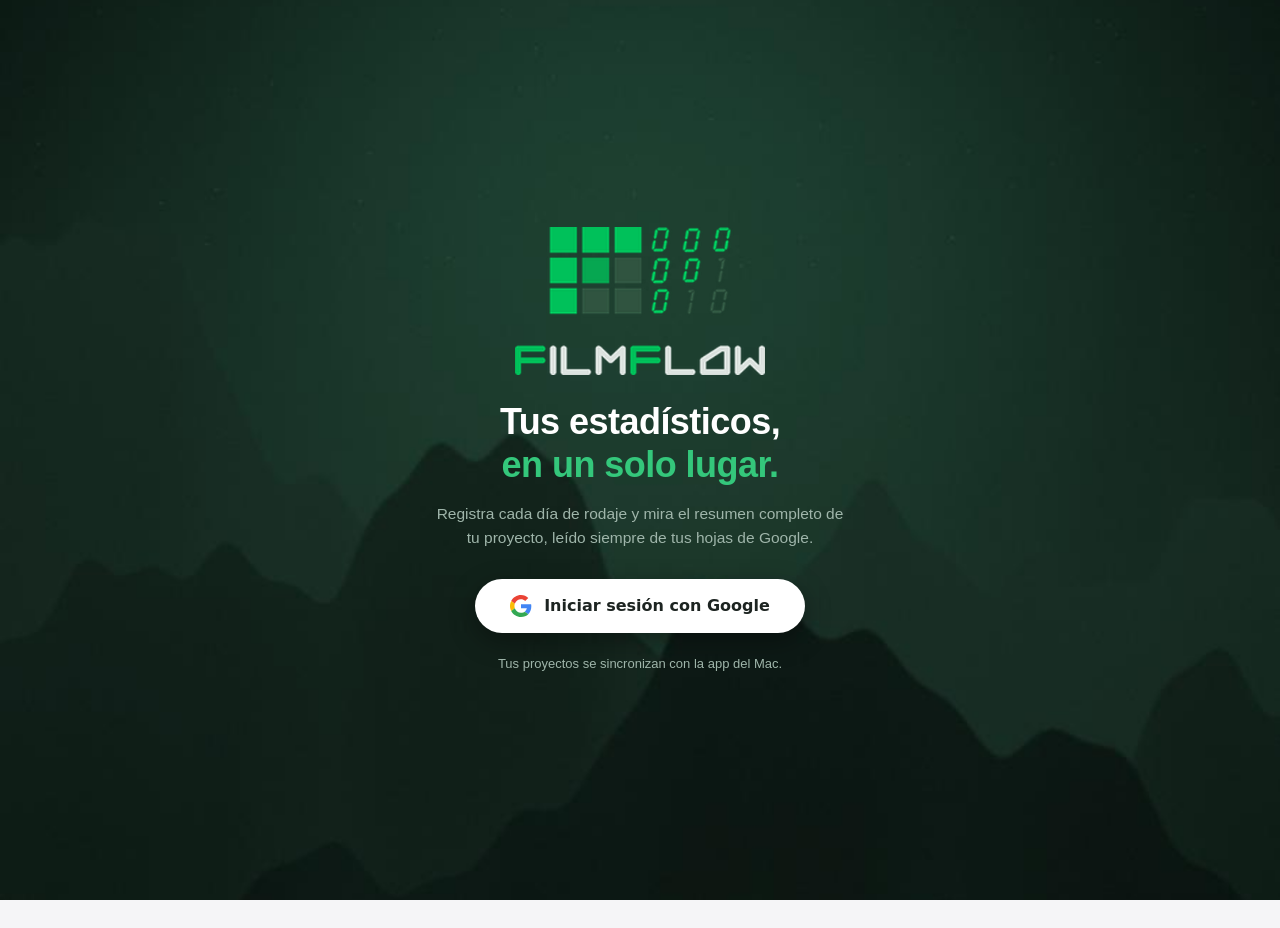
==== commit 3fe25457: "Versión 1.1.16" ====
--- a/app/index.html
+++ b/app/index.html
@@ -39,6 +39,7 @@
   <button data-ir="resumen"><svg viewBox="0 0 24 24"><rect x="3.5" y="12" width="4" height="8" rx="1"/><rect x="10" y="6" width="4" height="14" rx="1"/><rect x="16.5" y="3" width="4" height="17" rx="1"/></svg><span>Resumen</span></button>
   <button data-ir="registrar"><svg viewBox="0 0 24 24"><path d="M6 3.5h9l4 4V20a.5.5 0 0 1-.5.5h-12A.5.5 0 0 1 6 20z"/><path d="M14.5 3.5V8H19M9 13h6M9 16.5h4"/></svg><span>Registrar</span></button>
   <button data-ir="hojas"><svg viewBox="0 0 24 24"><rect x="3.5" y="4" width="17" height="16" rx="2.5"/><path d="M3.5 9.5h17M3.5 15h17M9.5 4v16"/></svg><span>Hojas</span></button>
+  <button data-ir="reporte" title="Arma el reporte en PDF: días, qué lleva y cómo queda"><svg viewBox="0 0 24 24"><path d="M6 3.5h9l4 4V20a.5.5 0 0 1-.5.5h-12A.5.5 0 0 1 6 20z"/><path d="M14.5 3.5V8H19"/><path d="M9 17v-3M12 17v-6M15 17v-4"/></svg><span>Reporte</span></button>
   <button data-ir="correo"><svg viewBox="0 0 24 24"><rect x="3" y="5.5" width="18" height="13" rx="2.5"/><path d="M3.5 7.5l8.5 6 8.5-6"/></svg><span>Correo</span></button>
   <button data-ir="ajustes"><svg viewBox="0 0 24 24"><path d="M4 7h10M18 7h2M4 17h2M10 17h10"/><circle cx="16" cy="7" r="2.2"/><circle cx="8" cy="17" r="2.2"/></svg><span>Ajustes</span></button>
 </nav>
--- a/app/styles.css
+++ b/app/styles.css
@@ -38,6 +38,12 @@
 .sub{color:var(--texto2);font-size:14.5px}.nota{color:var(--texto2);font-size:13px}
 .pie{margin:14px 4px 26px}
 hr{border:0;border-top:1px solid var(--separador);margin:14px 0}
+/* Equipo del proyecto (Ajustes) */
+.equipo .persona{display:flex;align-items:flex-start;gap:12px;padding:12px 0;border-top:1px solid var(--separador)}
+.equipo .persona:first-of-type{border-top:0}
+.equipo .persona-txt{flex:1;min-width:0}.equipo .persona-txt b{margin-right:6px;overflow-wrap:anywhere}
+.equipo .persona-txt .sub{margin:2px 0 0;overflow-wrap:anywhere}
+.equipo .formulario{margin-top:12px}
 
 /* ---------- tarjetas, chips, avisos ---------- */
 .tarjeta{background:var(--superficie);border:1px solid var(--separador);border-radius:var(--r-tj);padding:16px;margin:0 0 14px}
@@ -114,6 +120,7 @@
 .tabla .acento-texto{color:var(--acento-texto)}.tabla .t2{color:var(--texto2)}
 .col{fill:color-mix(in srgb,var(--acento-ui) 45%,var(--superficie))}.col.ult,.col.sel{fill:var(--acento-ui)}.eje{fill:var(--texto2)}.rej{stroke:var(--separador);stroke-width:1}
 .prom{stroke:var(--aviso);stroke-width:1.5;stroke-dasharray:4 3}.prom-t{fill:var(--aviso);font-weight:700;paint-order:stroke;stroke:var(--superficie);stroke-width:4px;stroke-linejoin:round}
+.prom-fondo{fill:var(--superficie);stroke:color-mix(in srgb,var(--aviso) 45%,transparent);stroke-width:1}.prom-fondo~.prom-t{stroke:none}
 .grafico svg{touch-action:pan-y;-webkit-user-select:none;user-select:none;-webkit-tap-highlight-color:transparent}
 .tip rect{fill:var(--boton);stroke:var(--separador)}.tip text{fill:var(--texto)}
 .g-pie{margin:6px 0 0;font-size:13px;line-height:1.35}.g-raya{display:inline-block;width:18px;border-top:2px dashed var(--aviso);vertical-align:middle;margin-right:4px}
@@ -344,3 +351,126 @@
 .reporte-capa iframe{flex:1;border:0;width:100%;background:var(--fondo)}
 body.con-reporte{overflow:hidden}
 @media print{body.con-reporte>*:not(.reporte-capa){display:none}.reporte-barra{display:none}}
+
+/* ---------- pantallas acostadas: iPad horizontal (y computador) e iPhone acostado ----------
+   Las secciones pasan de la barra de abajo a una columna a la izquierda (como en iPadOS) y el contenido usa más ancho. */
+@media (min-width:1000px) and (min-height:600px){
+  :root{--riel:96px}
+  body{padding-bottom:calc(env(safe-area-inset-bottom) + 28px);padding-left:var(--riel)}
+  header.barra{margin-left:calc(-1 * var(--riel));padding-left:calc(18px + env(safe-area-inset-left));padding-right:calc(18px + env(safe-area-inset-right))}
+  header.barra img{width:calc(var(--riel) - 36px);height:auto;max-height:30px;object-fit:contain;object-position:left center}
+  .proyecto-btn{flex:0 1 560px;margin-right:auto}
+  nav.tabs{top:calc(var(--cab) + env(safe-area-inset-top));right:auto;width:var(--riel);flex-direction:column;justify-content:flex-start;gap:6px;
+    padding:18px 10px calc(14px + env(safe-area-inset-bottom)) calc(10px + env(safe-area-inset-left));border-top:0;border-right:1px solid var(--separador);min-height:0}
+  nav.tabs button{flex:none;min-height:66px;font-size:11.5px;gap:5px;padding:8px 0}
+  nav.tabs button.on{background:var(--seleccion)}
+  nav.tabs button svg{width:27px;height:27px}
+  main{max-width:1060px;padding:20px 28px 10px}
+  .cifras{grid-template-columns:repeat(4,minmax(0,1fr))}
+  .rollo-imp{grid-template-columns:repeat(3,minmax(0,1fr))}
+  #accion-fija{left:var(--riel);bottom:0;padding-bottom:calc(10px + env(safe-area-inset-bottom))}
+  #accion-fija .in{max-width:640px}
+  #toast{left:calc(50% + var(--riel) / 2);bottom:calc(env(safe-area-inset-bottom) + var(--fijo) + 24px)}
+  .sheet{border-radius:26px;margin-bottom:auto;margin-top:auto}
+  .sheet-fondo.on{align-items:center}
+  body.sin-sesion{padding-left:0}
+}
+@media (orientation:landscape) and (max-height:520px){
+  :root{--riel:78px;--cab:46px}
+  html{scroll-padding-top:56px}
+  body{padding-bottom:calc(env(safe-area-inset-bottom) + 18px);padding-left:calc(var(--riel) + env(safe-area-inset-left));padding-right:env(safe-area-inset-right)}
+  header.barra{position:static;padding:calc(5px + env(safe-area-inset-top)) 12px 5px 18px}
+  header.barra img{display:none}
+  .proyecto-btn{flex:0 1 480px;margin-right:auto;min-height:38px;padding:3px 10px 4px 12px}
+  .proyecto-btn .p-etq{display:none}
+  .proyecto-btn .p-nom{grid-row:1/3}
+  .icono-btn{width:38px;height:38px}
+  nav.tabs{top:0;right:auto;width:calc(var(--riel) + env(safe-area-inset-left));flex-direction:column;justify-content:center;gap:2px;
+    padding:calc(6px + env(safe-area-inset-top)) 6px calc(6px + env(safe-area-inset-bottom)) calc(6px + env(safe-area-inset-left));border-top:0;border-right:1px solid var(--separador);min-height:0}
+  nav.tabs button{flex:1 1 0;max-height:64px;font-size:10px;gap:2px;padding:3px 0}
+  nav.tabs button.on{background:var(--seleccion)}
+  nav.tabs button svg{width:22px;height:22px}
+  main{max-width:960px;padding:10px 18px 8px}
+  .cifras{grid-template-columns:repeat(4,minmax(0,1fr))}
+  .metrica.ancha .m-v{font-size:32px}
+  #accion-fija{left:calc(var(--riel) + env(safe-area-inset-left));bottom:0;padding:7px 14px calc(7px + env(safe-area-inset-bottom))}
+  #accion-fija .btn{min-height:46px}
+  #toast{left:calc(50% + var(--riel) / 2);bottom:calc(env(safe-area-inset-bottom) + var(--fijo) + 14px)}
+  .sheet{max-height:94vh}
+  .p-logo{width:min(180px,30vw);margin-bottom:14px}
+  #portada h1{font-size:26px;margin-bottom:10px}
+  .p-txt{margin-bottom:16px}
+  .p-hora{font-size:72px}
+  body.sin-sesion{padding-left:0}
+}
+
+/* ---- Reporte: rueda de semanas «Desde / Hasta», como la del reloj del iPhone ---- */
+.rueda-ios{position:relative;display:grid;grid-template-columns:1fr 1fr;gap:6px;margin:10px 0 4px;padding:0 4px}
+.ri-tit{text-align:center;font-size:12px;font-weight:700;letter-spacing:.6px;text-transform:uppercase;color:var(--texto2);height:22px}
+.ri-ventana{position:relative;height:200px;overflow:hidden;
+  -webkit-mask-image:linear-gradient(180deg,transparent 0,#000 30%,#000 70%,transparent 100%);
+  mask-image:linear-gradient(180deg,transparent 0,#000 30%,#000 70%,transparent 100%)}
+.ri-banda{position:absolute;left:0;right:0;top:calc(22px + 100px - 20px);height:40px;border-radius:12px;pointer-events:none;
+  background:color-mix(in srgb,var(--texto) 9%,transparent)}
+.ri-lista{height:200px;overflow-y:auto;scroll-snap-type:y mandatory;overscroll-behavior:contain;scrollbar-width:none;
+  -webkit-overflow-scrolling:touch;outline:none;position:relative}
+.ri-lista::-webkit-scrollbar{display:none}
+.ri-esp{height:80px}
+.ri-it{height:40px;scroll-snap-align:center;display:flex;flex-direction:column;align-items:center;justify-content:center;cursor:pointer;
+  line-height:1.1;transform-origin:50% 50%;-webkit-tap-highlight-color:transparent;user-select:none;-webkit-user-select:none}
+.ri-it b{font-size:19px;font-weight:600;letter-spacing:-.2px}
+.ri-it span{font-size:11.5px;color:var(--texto2)}
+.ri-it.centro b{font-weight:700}
+.ri-it.sel b{color:var(--acento-texto)}
+.ri-detalle{text-align:center;font-size:13.5px;font-weight:600;margin:6px 0 2px}
+.rep-nombre{display:flex;flex-direction:column;gap:2px;margin:2px 0 6px;padding-left:12px;border-left:3px solid var(--acento-ui)}
+.rep-nombre span{font-size:13px;font-weight:700;letter-spacing:.2px;color:var(--texto2)}
+.rep-nombre b{font-size:22px;letter-spacing:-.3px;color:var(--acento-texto)}
+
+/* ---- Pestaña «Reporte»: controles a la izquierda, vista previa del PDF a la derecha (en el teléfono, una debajo de la otra) ---- */
+.rep-grid{display:grid;grid-template-columns:1fr;gap:0}
+.rep-col{min-width:0}
+@media (min-width:1000px){.rep-grid{grid-template-columns:minmax(340px,430px) minmax(0,1fr);gap:18px;align-items:start}
+  .rep-col-vista{position:sticky;top:12px}}
+.rep-vista{position:relative;overflow:hidden;border-radius:12px;background:#E9ECEB;min-height:200px;border:1px solid var(--separador)}
+.rep-vista iframe{position:absolute;left:0;top:0;border:0;transform-origin:0 0;background:transparent;pointer-events:none}
+.sec-grupo{margin-top:14px}
+.sec-tit{font-size:12px;font-weight:700;letter-spacing:.6px;text-transform:uppercase;color:var(--texto2);margin:0 0 4px}
+.sec-op{display:flex;align-items:flex-start;gap:12px;padding:9px 0;border-bottom:1px solid var(--separador);cursor:pointer}
+.sec-op:last-child{border-bottom:0}
+.sec-txt{display:flex;flex-direction:column;gap:1px;min-width:0}
+.sec-txt b{font-size:15px;font-weight:600}
+.sec-txt small{font-size:12.5px;color:var(--texto2);line-height:1.35}
+.sec-op.sin-datos{opacity:.55;cursor:default}
+input.sw{appearance:none;-webkit-appearance:none;flex:none;width:44px;height:26px;border-radius:999px;background:var(--separador);position:relative;
+  margin:2px 0 0;cursor:pointer;transition:background .18s ease}
+input.sw::after{content:"";position:absolute;top:3px;left:3px;width:20px;height:20px;border-radius:50%;background:#fff;box-shadow:0 1px 3px rgba(0,0,0,.25);transition:transform .18s ease}
+input.sw:checked{background:var(--acento-ui)}
+input.sw:checked::after{transform:translateX(18px)}
+input.sw:disabled{cursor:default}
+input.sw:focus-visible{outline:2px solid var(--acento-ui);outline-offset:2px}
+@media (min-width:1000px){.rep-col-vista .tarjeta{max-height:calc(100vh - 150px);overflow:auto}}
+
+/* ---- Reporte más compacto (14/11): en el teléfono, tres pasos; arriba siempre el nombre del reporte ---- */
+.rep-cab{background:var(--superficie);border:1px solid var(--separador);border-radius:16px;padding:12px 14px;margin:0 0 10px}
+.rep-cab .rep-nombre{margin:0}
+.rep-cab .rep-nombre b{font-size:19px}
+.rep-cab p.sub{margin:4px 0 0;font-size:13px}
+.rep-pasos{margin:0 0 12px}
+.rep-pasos .seg{font-size:14px}
+@media (max-width:999px){
+  .rep-grid [data-paso-de]{display:none}
+  .rep-grid[data-paso="dias"] [data-paso-de="dias"],.rep-grid[data-paso="contenido"] [data-paso-de="contenido"],
+  .rep-grid[data-paso="vista"] [data-paso-de="vista"]{display:block}
+  .sec-op:not(.sin-datos) .sec-txt small{display:none}
+  .sec-op{padding:7px 0}
+}
+@media (min-width:1000px){.rep-pasos{display:none}}
+details.sec-grupo{margin-top:8px;border-top:1px solid var(--separador)}
+details.sec-grupo>summary{list-style:none;display:flex;justify-content:space-between;align-items:center;gap:8px;padding:11px 0;cursor:pointer;min-height:44px}
+details.sec-grupo>summary::-webkit-details-marker{display:none}
+details.sec-grupo>summary::after{content:"›";font-size:20px;color:var(--texto2);transform:rotate(90deg);transition:transform .15s}
+details.sec-grupo[open]>summary::after{transform:rotate(-90deg)}
+details.sec-grupo .sec-tit{margin:0;font-size:13px}
+.sec-cuenta{margin-left:auto;font-size:12.5px;color:var(--texto2);font-variant-numeric:tabular-nums}
+@media (min-width:1000px){.rep-col-vista{position:static}}
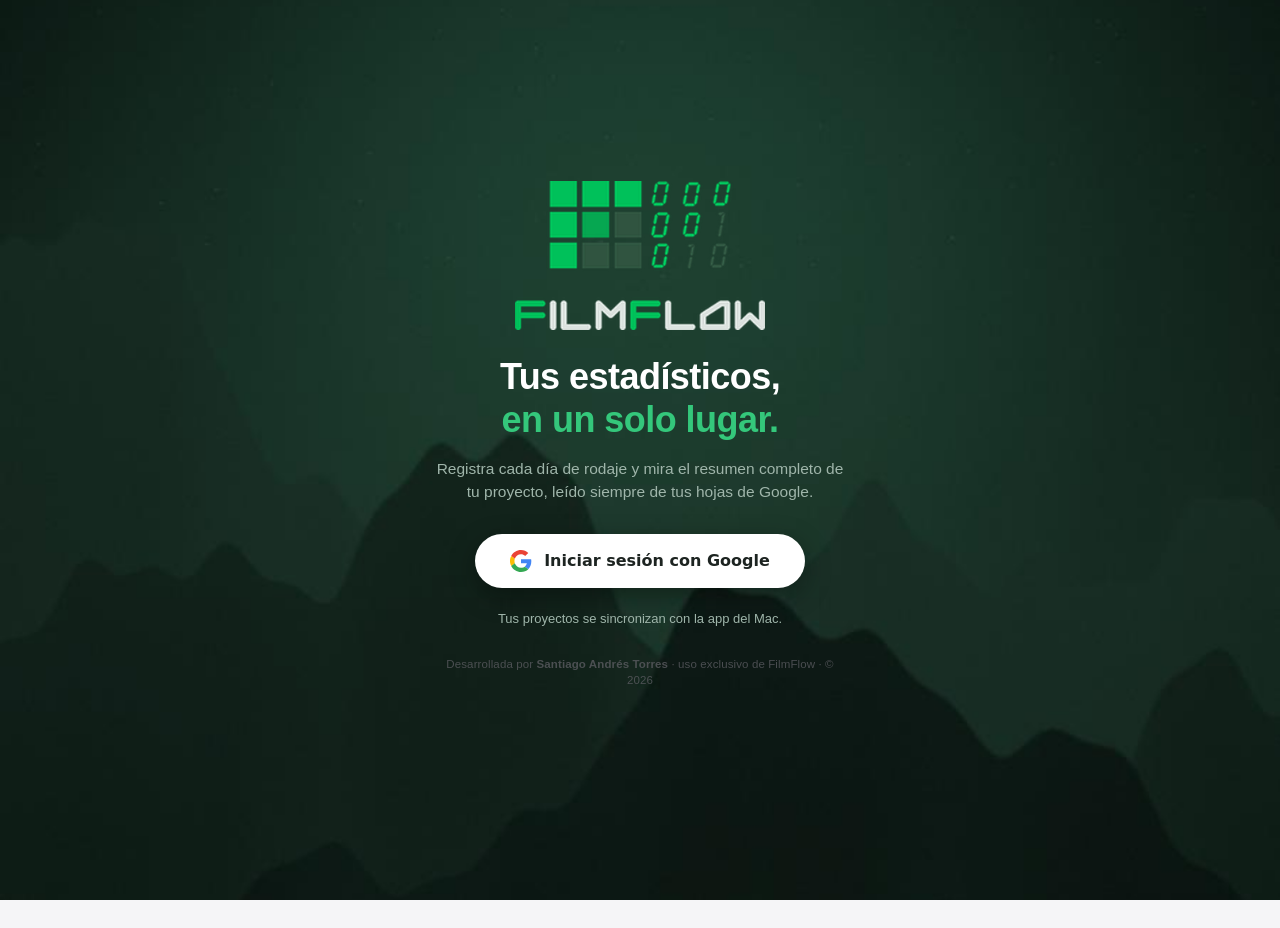
==== commit 753f328e: "Versión 1.1.38" ====
--- a/app/index.html
+++ b/app/index.html
@@ -34,6 +34,7 @@
 </header>
 <div class="franja" id="franja" hidden></div>
 <main id="vista"></main>
+<footer class="creditos" id="pie-creditos" title="Estadístico FilmFlow: aplicación hecha a la medida para FilmFlow">Desarrollada por <b>Santiago Andrés Torres</b> · uso exclusivo de FilmFlow · © 2026</footer>
 <div id="accion-fija" hidden></div>
 <nav class="tabs" id="tabs" aria-label="Secciones">
   <button data-ir="resumen"><svg viewBox="0 0 24 24"><rect x="3.5" y="12" width="4" height="8" rx="1"/><rect x="10" y="6" width="4" height="14" rx="1"/><rect x="16.5" y="3" width="4" height="17" rx="1"/></svg><span>Resumen</span></button>
--- a/app/styles.css
+++ b/app/styles.css
@@ -21,7 +21,7 @@
 .icono-btn{flex:none;background:var(--boton);color:var(--texto);border:1px solid var(--separador);border-radius:50%;width:44px;height:44px;display:grid;place-items:center;padding:0}
 .icono-btn svg{width:22px;height:22px;stroke:currentColor;fill:none;stroke-width:1.9;stroke-linecap:round;stroke-linejoin:round}
 .icono-btn.gira svg{animation:g 1s linear infinite}
-#progreso{position:fixed;left:0;right:0;top:0;height:3px;z-index:90;opacity:0;transition:opacity .25s;pointer-events:none}
+#progreso{position:fixed;left:0;right:0;top:0;height:3px;z-index:90;opacity:0;transition:opacity .25s;pointer-events:none;overflow:hidden}
 #progreso.on{opacity:1}
 #progreso i{display:block;height:100%;width:35%;background:var(--acento);border-radius:0 3px 3px 0;animation:prog 1.1s ease-in-out infinite}
 @keyframes prog{0%{margin-left:-35%}100%{margin-left:100%}}
@@ -206,7 +206,7 @@
 nav.tabs{position:fixed;left:0;right:0;bottom:0;z-index:30;display:flex;background:color-mix(in srgb,var(--lateral) 90%,transparent);
   -webkit-backdrop-filter:saturate(1.6) blur(18px);backdrop-filter:saturate(1.6) blur(18px);border-top:1px solid var(--separador);
   padding:5px 6px calc(5px + env(safe-area-inset-bottom));min-height:calc(var(--alto-tab) + env(safe-area-inset-bottom))}
-nav.tabs button{flex:1;background:none;border:0;color:var(--texto2);font-size:10.5px;font-weight:600;padding:5px 0 3px;display:flex;flex-direction:column;align-items:center;gap:3px;border-radius:14px}
+nav.tabs button{flex:1;min-width:0;background:none;border:0;color:var(--texto2);font-size:10.5px;font-weight:600;padding:5px 0 3px;display:flex;flex-direction:column;align-items:center;gap:3px;border-radius:14px}
 nav.tabs button svg{width:25px;height:25px;stroke:currentColor;fill:none;stroke-width:1.75;stroke-linecap:round;stroke-linejoin:round}
 nav.tabs button.on{color:var(--acento-texto)}
 nav.tabs button.on svg{stroke-width:2.2}
@@ -236,6 +236,8 @@
 #toast{position:fixed;left:50%;bottom:calc(var(--alto-tab) + env(safe-area-inset-bottom) + var(--fijo) + 16px);transform:translateX(-50%) translateY(10px);background:var(--texto);color:var(--fondo);
   padding:12px 18px;border-radius:18px;z-index:80;width:max-content;max-width:90%;font-size:14.5px;font-weight:550;opacity:0;pointer-events:none;transition:all .22s;box-shadow:0 8px 28px rgba(0,0,0,.3)}
 #toast.on{opacity:1;transform:translateX(-50%)}
+#toast{left:0;right:0;margin-inline:auto;width:fit-content;max-width:calc(100% - 32px);white-space:normal;text-align:center;box-sizing:border-box;transform:translateY(10px)}
+#toast.on{transform:none}
 
 /* ---------- bienvenida ---------- */
 .bienvenida{text-align:center;padding:26px 6px 10px}
@@ -356,7 +358,7 @@
    Las secciones pasan de la barra de abajo a una columna a la izquierda (como en iPadOS) y el contenido usa más ancho. */
 @media (min-width:1000px) and (min-height:600px){
   :root{--riel:96px}
-  body{padding-bottom:calc(env(safe-area-inset-bottom) + 28px);padding-left:var(--riel)}
+  body{padding-bottom:calc(env(safe-area-inset-bottom) + var(--fijo) + 28px);padding-left:var(--riel)}
   header.barra{margin-left:calc(-1 * var(--riel));padding-left:calc(18px + env(safe-area-inset-left));padding-right:calc(18px + env(safe-area-inset-right))}
   header.barra img{width:calc(var(--riel) - 36px);height:auto;max-height:30px;object-fit:contain;object-position:left center}
   .proyecto-btn{flex:0 1 560px;margin-right:auto}
@@ -378,7 +380,7 @@
 @media (orientation:landscape) and (max-height:520px){
   :root{--riel:78px;--cab:46px}
   html{scroll-padding-top:56px}
-  body{padding-bottom:calc(env(safe-area-inset-bottom) + 18px);padding-left:calc(var(--riel) + env(safe-area-inset-left));padding-right:env(safe-area-inset-right)}
+  body{padding-bottom:calc(env(safe-area-inset-bottom) + var(--fijo) + 18px);padding-left:calc(var(--riel) + env(safe-area-inset-left));padding-right:env(safe-area-inset-right)}
   header.barra{position:static;padding:calc(5px + env(safe-area-inset-top)) 12px 5px 18px}
   header.barra img{display:none}
   .proyecto-btn{flex:0 1 480px;margin-right:auto;min-height:38px;padding:3px 10px 4px 12px}
@@ -432,8 +434,10 @@
 .rep-col{min-width:0}
 @media (min-width:1000px){.rep-grid{grid-template-columns:minmax(340px,430px) minmax(0,1fr);gap:18px;align-items:start}
   .rep-col-vista{position:sticky;top:12px}}
-.rep-vista{position:relative;overflow:hidden;border-radius:12px;background:#E9ECEB;min-height:200px;border:1px solid var(--separador)}
-.rep-vista iframe{position:absolute;left:0;top:0;border:0;transform-origin:0 0;background:transparent;pointer-events:none}
+.rep-vista{position:relative;overflow-x:hidden;overflow-y:auto;overscroll-behavior:contain;-webkit-overflow-scrolling:touch;border-radius:12px;
+  background:#E9ECEB;min-height:200px;border:1px solid var(--separador);max-height:max(320px,calc(100dvh - 300px - env(safe-area-inset-bottom)))}
+.rep-lienzo{position:relative;overflow:hidden}
+.rep-vista iframe{position:absolute;left:0;top:0;border:0;transform-origin:0 0;background:transparent}
 .sec-grupo{margin-top:14px}
 .sec-tit{font-size:12px;font-weight:700;letter-spacing:.6px;text-transform:uppercase;color:var(--texto2);margin:0 0 4px}
 .sec-op{display:flex;align-items:flex-start;gap:12px;padding:9px 0;border-bottom:1px solid var(--separador);cursor:pointer}
@@ -449,12 +453,12 @@
 input.sw:checked::after{transform:translateX(18px)}
 input.sw:disabled{cursor:default}
 input.sw:focus-visible{outline:2px solid var(--acento-ui);outline-offset:2px}
-@media (min-width:1000px){.rep-col-vista .tarjeta{max-height:calc(100vh - 150px);overflow:auto}}
+@media (min-width:1000px){.rep-vista{max-height:max(380px,calc(100dvh - 210px))}}
 
 /* ---- Reporte más compacto (14/11): en el teléfono, tres pasos; arriba siempre el nombre del reporte ---- */
 .rep-cab{background:var(--superficie);border:1px solid var(--separador);border-radius:16px;padding:12px 14px;margin:0 0 10px}
 .rep-cab .rep-nombre{margin:0}
-.rep-cab .rep-nombre b{font-size:19px}
+.rep-cab input.rep-in.grande{font-size:20px}
 .rep-cab p.sub{margin:4px 0 0;font-size:13px}
 .rep-pasos{margin:0 0 12px}
 .rep-pasos .seg{font-size:14px}
@@ -473,4 +477,314 @@
 details.sec-grupo[open]>summary::after{transform:rotate(-90deg)}
 details.sec-grupo .sec-tit{margin:0;font-size:13px}
 .sec-cuenta{margin-left:auto;font-size:12.5px;color:var(--texto2);font-variant-numeric:tabular-nums}
-@media (min-width:1000px){.rep-col-vista{position:static}}
+@media (min-width:1000px){.rep-col-vista{position:sticky;top:calc(var(--cab) + env(safe-area-inset-top) + 10px)}}
+
+/* orden de las secciones del reporte (se arrastra como los rollos) */
+.rep-nombre .nota{margin:0 0 2px;font-size:12px;font-weight:500}
+input.rep-in{font:inherit;font-size:16px;font-weight:700;color:var(--texto2);background:transparent;border:0;border-radius:8px;
+  padding:3px 6px;margin-left:-6px;width:100%;min-width:0;box-shadow:inset 0 -1px 0 transparent;transition:background .15s,box-shadow .15s}
+input.rep-in.grande{font-size:22px;letter-spacing:-.3px;color:var(--acento-texto)}
+input.rep-in:hover{background:var(--relleno,rgba(127,127,127,.1))}
+input.rep-in:focus{outline:none;background:var(--relleno,rgba(127,127,127,.12));box-shadow:inset 0 -2px 0 var(--acento-ui)}
+input.rep-in::placeholder{color:var(--texto3,#8e8e93);opacity:1}
+
+/* ---- Pantallas grandes (computador, iPad acostado): más ancho y las tarjetas del Resumen en dos columnas ---- */
+@media (min-width:1200px) and (min-height:600px){
+  main{max-width:1380px}
+  #vista[data-pagina="registrar"],#vista[data-pagina="correo"],#vista[data-pagina="hojas"],#vista[data-pagina="ajustes"],#vista[data-pagina="app"]{max-width:1080px}
+  .rep-grid{grid-template-columns:minmax(360px,440px) minmax(0,1fr);gap:22px}
+  .rep-cab{display:flex;align-items:flex-end;gap:18px}
+  .rep-cab .rep-nombre{flex:1}
+}
+/* ---- Teléfono acostado: el reporte en dos columnas (controles | vista previa), sin pasos; el nombre más compacto ---- */
+@media (orientation:landscape) and (max-height:520px) and (min-width:640px){
+  .rep-pasos{display:none}
+  .rep-grid{grid-template-columns:minmax(260px,330px) minmax(0,1fr);gap:14px;align-items:start}
+  .rep-grid [data-paso-de]{display:block!important}
+  .rep-col-vista{position:sticky;top:8px}
+  .rep-vista{max-height:max(240px,calc(100dvh - 120px))}
+  .rep-cab{padding:8px 12px}
+  .rep-nombre{display:grid;grid-template-columns:minmax(0,1fr) minmax(0,1.4fr);column-gap:10px}
+  .rep-nombre .nota{grid-column:1/-1}
+  input.rep-in.grande,.rep-cab input.rep-in.grande{font-size:18px}
+}
+
+/* ---- Resumen en pantallas anchas: las tarjetas en dos columnas que se llenan como un mosaico (sin huecos); lo demás, a todo el ancho ---- */
+@media (min-width:1000px) and (min-height:560px){
+  #vista[data-pagina="resumen"]{column-count:2;column-gap:18px}
+  #vista[data-pagina="resumen"]>*{column-span:all;break-inside:avoid}
+  #vista[data-pagina="resumen"]>.cifras~section.tarjeta{column-span:none;display:inline-block;width:100%;vertical-align:top}
+  #vista[data-pagina="resumen"] .cifras{grid-template-columns:repeat(4,minmax(0,1fr))}
+  #vista[data-pagina="resumen"] .metrica.ancha{grid-column:1/-1}
+  #vista[data-pagina="resumen"]>.cifras~section.tarjeta .tabla{font-size:13px}
+  #vista[data-pagina="resumen"]>.cifras~section.tarjeta .tabla th,#vista[data-pagina="resumen"]>.cifras~section.tarjeta .tabla td{padding:7px 5px}
+}
+@media (min-width:1000px) and (max-width:1300px) and (min-height:560px){
+  #vista[data-pagina="resumen"]>.cifras~section.tarjeta .tabla{font-size:12px}
+  #vista[data-pagina="resumen"]>.cifras~section.tarjeta .tabla th,#vista[data-pagina="resumen"]>.cifras~section.tarjeta .tabla td{padding:6px 3px}
+}
+.rep-periodo{margin:0!important}
+.rep-periodo b{font-weight:700;color:var(--texto)}
+/* textos solo del Mac o solo de la web */
+html.en-mac [data-solo="web"],html:not(.en-mac) [data-solo="mac"]{display:none}
+.kv2{display:flex;justify-content:space-between;align-items:baseline;gap:14px;padding:9px 0;border-bottom:1px solid var(--separador)}
+.kv2:last-child{border-bottom:0}.kv2 b{font-weight:650;white-space:nowrap}
+
+/* ---- Vista previa del reporte ampliada: ocupa toda la ventana de la app (se sigue pudiendo deslizar y ordenar) ---- */
+body.vista-grande{overflow:hidden}
+body.vista-grande .tj-vista{position:fixed;z-index:70;margin:0;display:flex;flex-direction:column;
+  top:calc(env(safe-area-inset-top) + 8px);bottom:calc(env(safe-area-inset-bottom) + 8px);left:calc(env(safe-area-inset-left) + 8px);right:calc(env(safe-area-inset-right) + 8px);
+  box-shadow:0 18px 60px rgba(0,0,0,.45)}
+@media (min-width:1000px) and (min-height:600px){body.vista-grande .tj-vista{top:calc(var(--cab) + env(safe-area-inset-top) + 10px);left:calc(var(--riel) + 14px);right:14px;bottom:14px}}
+body.vista-grande .tj-vista .rep-vista{flex:1;max-height:none}
+body.vista-grande .rep-col-vista{position:static}
+body.vista-grande::after{content:"";position:fixed;inset:0;background:rgba(0,0,0,.35);z-index:65}
+.tj-vista .tj-titulo{display:flex;align-items:center;justify-content:space-between;gap:10px}
+/* computador (mouse/trackpad): sin el «rebote» al llegar arriba o abajo; en el teléfono se deja el natural */
+@media (hover:hover) and (pointer:fine){html,body{overscroll-behavior-y:none}.rep-vista{overscroll-behavior:none}}
+/* ampliada: el botón «Crear reporte» sigue a la vista, encima, y la vista previa le deja su espacio abajo */
+body.vista-grande #accion-fija{z-index:80;bottom:0;left:0}
+body.vista-grande .tj-vista{bottom:calc(var(--fijo) + env(safe-area-inset-bottom) + 8px)}
+@media (min-width:1000px) and (min-height:600px){body.vista-grande #accion-fija{left:var(--riel)}body.vista-grande .tj-vista{bottom:calc(var(--fijo) + 12px)}}
+/* ojito junto a cada parte del reporte: lleva a ella en la vista previa (apagado si la parte no va en el PDF) */
+button.ojo{margin-left:auto;flex:none;width:34px;height:34px;border:0;border-radius:10px;background:transparent;color:var(--acento-texto);
+  display:grid;place-items:center;cursor:pointer;padding:0;align-self:center}
+button.ojo svg{width:20px;height:20px}
+button.ojo:hover:not(:disabled){background:var(--seleccion)}
+button.ojo:disabled{color:var(--texto2);opacity:.35;cursor:default}
+/* Reporte en pantalla ancha: cabe en la ventana; la columna de opciones y la vista previa se deslizan cada una por su lado */
+@media (min-width:1000px) and (min-height:560px){
+  html.en-reporte,html.en-reporte body{overflow:hidden}
+  html.en-reporte .rep-grid{height:calc(100dvh - var(--rep-top, 220px) - var(--fijo) - 14px);align-items:stretch}
+  html.en-reporte .rep-col{height:100%;overflow-y:auto;overscroll-behavior:contain;padding-right:4px;scrollbar-width:thin}
+  html.en-reporte .rep-col-vista{position:static;overflow:hidden;display:flex;flex-direction:column}
+  html.en-reporte .rep-col-vista>[data-paso-de]{flex:1;min-height:0;display:flex;flex-direction:column}
+  html.en-reporte .tj-vista{flex:1;min-height:0;display:flex;flex-direction:column;margin:0}
+  html.en-reporte .tj-vista .rep-vista{flex:1;max-height:none;min-height:0}
+}
+/* burbuja de muestra de una parte del Resumen (Ajustes de la app) */
+.burbuja{position:fixed;z-index:90;background:var(--superficie);border:1px solid var(--separador);border-radius:18px;box-shadow:0 18px 50px rgba(0,0,0,.35);
+  padding:10px 12px 12px;max-height:min(62vh,440px);overflow:auto;animation:burbuja .16s ease-out}
+.burbuja::before{content:"";position:absolute;top:-7px;left:var(--flecha,50%);width:12px;height:12px;background:var(--superficie);
+  border-left:1px solid var(--separador);border-top:1px solid var(--separador);transform:translateX(-50%) rotate(45deg)}
+.burbuja.arriba::before{top:auto;bottom:-7px;transform:translateX(-50%) rotate(225deg)}
+@keyframes burbuja{from{opacity:0;transform:translateY(-4px) scale(.98)}}
+.burbuja-cab{display:flex;align-items:center;justify-content:space-between;gap:10px;margin:0 0 8px}
+.burbuja-x{border:0;background:var(--seleccion);color:var(--texto2);width:28px;height:28px;border-radius:50%;cursor:pointer;font-size:14px}
+.burbuja-in{pointer-events:none}
+.burbuja-escala{zoom:.64}
+.burbuja-escala>.tarjeta,.burbuja-escala>details,.burbuja-escala>.cifras{margin-bottom:0}
+.burbuja.cargando{min-height:60px}
+/* ---- Correo: destinatarios, adjuntos y envío ---- */
+textarea.destinos{width:100%;font:inherit;font-size:14px;border:1px solid var(--separador);border-radius:12px;padding:9px 11px;background:var(--fondo);color:var(--texto);resize:vertical;margin:4px 0 10px}
+textarea.destinos:focus{outline:2px solid var(--acento-ui);outline-offset:1px}
+.etq-campo{display:flex;gap:8px;align-items:baseline;font-weight:650;font-size:14px}
+.adj-zona{border:2px dashed var(--separador);border-radius:16px;padding:18px 14px;text-align:center;display:flex;flex-direction:column;gap:6px;align-items:center;transition:background .15s,border-color .15s}
+.adj-zona.encima{border-color:var(--acento-ui);background:var(--seleccion)}
+.adj-ico{font-size:26px}
+.adj-total{display:flex;flex-direction:column;gap:4px;margin:4px 0 12px}
+.adj-total .relleno.lleno{background:#e5484d}
+
+/* Correo: cadena del proyecto en fichas */
+.chips-correo{display:flex;flex-wrap:wrap;gap:6px;margin:6px 0 12px}
+.chip-c{display:inline-flex;align-items:center;gap:2px;max-width:100%;padding:3px 3px 3px 11px;border-radius:999px;background:var(--campo);border:1px solid var(--borde-campo);cursor:pointer;font-size:13px;transition:opacity .15s,background .15s}
+.chip-c:hover{background:var(--seleccion)}
+.chip-t{min-width:0;overflow:hidden;text-overflow:ellipsis;white-space:nowrap}
+.chip-t small{color:var(--texto-2,inherit);opacity:.75;font-size:12px}
+.chip-c.fuera{opacity:.45}
+.chip-c.fuera .chip-t{text-decoration:line-through}
+.chip-mover,.chip-x{flex:none;border:0;background:transparent;color:inherit;width:26px;height:26px;border-radius:50%;cursor:pointer;font-size:13px;opacity:.7}
+.chip-mover:hover,.chip-x:hover{opacity:1;background:rgba(127,127,127,.18)}
+.chip-x{color:#e5484d}
+.agregar-correo{display:flex;gap:6px;align-items:center;flex-wrap:wrap;margin-top:4px}
+.agregar-correo textarea{flex:1 1 220px;min-height:42px;margin:0;font-size:14px;padding:10px 12px;resize:vertical}
+/* Correo: firma */
+.firmas{display:flex;flex-wrap:wrap;gap:6px;margin:8px 0 10px}
+.firma-op{border:1px solid var(--borde-campo);background:var(--campo);color:var(--texto);border-radius:999px;padding:6px 12px;font:inherit;font-size:13px;cursor:pointer}
+.firma-op.on{background:var(--acento-ui);border-color:var(--acento-ui);color:#fff;font-weight:650}
+.firma-muestra,.firma-vista{background:#fff;color:#222;font-family:Arial,Helvetica,sans-serif;font-size:13px;line-height:1.35;border-radius:12px;padding:10px 12px;margin:4px 0 10px;overflow:auto}
+.firma-muestra img,.firma-vista img{max-width:100%;height:auto}
+.firma-vista{padding:4px 0 0;margin:0;border-radius:0;background:transparent}
+.firma-vista:empty{display:none}
+.firma-sep{color:#888;margin-bottom:4px}
+.firma-pegar{min-height:120px;border:1px dashed var(--borde-campo);border-radius:12px;padding:10px;background:#fff;color:#222;margin:4px 0 10px;overflow:auto}
+.firma-editor .campo{margin-bottom:8px}
+/* Correo: adjuntos en cuadritos con vista previa y estado */
+.adj-lista{display:grid;grid-template-columns:repeat(auto-fill,minmax(128px,1fr));gap:10px;margin:8px 0}
+.adj-lista:empty{display:none}
+.adj-it{position:relative;display:flex;flex-direction:column;gap:4px;padding:6px;border:1px solid var(--separador);border-radius:14px;background:var(--campo);cursor:zoom-in;min-width:0}
+.adj-mini{height:110px;border-radius:9px;overflow:hidden;background:#f2f2f2;display:flex;align-items:center;justify-content:center}
+.adj-mini img{width:100%;height:100%;object-fit:cover;object-position:top}
+.adj-mini pre{margin:0;padding:6px;font-size:8px;line-height:1.25;color:#333;white-space:pre;overflow:hidden;width:100%;height:100%;text-align:left}
+.adj-ext{font-weight:800;font-size:15px;letter-spacing:.04em;color:#fff;background:#6b7280;border-radius:8px;padding:6px 9px}
+.adj-n{font-size:12.5px;line-height:1.25;display:-webkit-box;-webkit-line-clamp:2;-webkit-box-orient:vertical;overflow:hidden;word-break:break-all;min-height:31px}
+.adj-pie{display:flex;justify-content:space-between;gap:4px;align-items:baseline;font-size:11.5px}
+.adj-estado{font-weight:650;white-space:nowrap}
+.adj-carga{height:4px;border-radius:2px;background:var(--separador);overflow:hidden}
+.adj-carga div{height:100%;background:var(--acento-ui);transition:width .2s}
+.adj-it.e-listo .adj-estado{color:#16a34a}.adj-it.e-listo .adj-carga div{background:#16a34a}
+.adj-it.e-enviado .adj-estado{color:#16a34a}.adj-it.e-enviado .adj-carga div{background:#16a34a}
+.adj-it.e-error{border-color:#e5484d}.adj-it.e-error .adj-estado{color:#e5484d}
+.adj-it.e-espera .adj-estado{opacity:.6}.adj-it.e-espera .adj-carga div{width:0!important}
+.adj-it.e-leyendo .adj-estado,.adj-it.e-enviando .adj-estado{color:var(--acento-ui)}
+.adj-it .adj-x{position:absolute;top:2px;right:2px;width:28px;height:28px;background:rgba(0,0,0,.55);color:#fff;font-size:13px}
+.adj-it .adj-x:hover{background:#e5484d}
+.adj-it .adj-x:disabled{display:none}
+.envio-fila{display:flex;gap:8px;flex-wrap:wrap;margin-top:6px}
+.envio-progreso{display:flex;flex-direction:column;gap:4px;margin:10px 0 2px}
+/* visor grande (adjunto o editor de firma) */
+.adj-visor{position:fixed;inset:0;z-index:120;background:rgba(0,0,0,.55);display:flex;align-items:center;justify-content:center;padding:16px}
+.visor-caja{background:var(--fondo);color:var(--texto);border-radius:18px;width:min(980px,100%);height:min(88vh,1100px);display:flex;flex-direction:column;overflow:hidden;box-shadow:0 20px 60px rgba(0,0,0,.4)}
+.firma-editor{height:auto;max-height:88vh;width:min(640px,100%)}
+.visor-cab{display:flex;align-items:center;gap:10px;padding:10px 14px;border-bottom:1px solid var(--separador)}
+.visor-cab b{flex:1;min-width:0;overflow:hidden;text-overflow:ellipsis;white-space:nowrap}
+.visor-cuerpo{flex:1;overflow:auto;padding:12px;display:flex;flex-direction:column}
+.visor-cuerpo iframe{flex:1;width:100%;border:0;border-radius:8px;background:#fff;min-height:60vh}
+.visor-cuerpo img{max-width:100%;margin:auto}
+.visor-cuerpo pre{font-size:12px;white-space:pre-wrap}
+.visor-tabla{overflow:auto}.visor-tabla table{border-collapse:collapse;font-size:12px}
+.visor-tabla td,.visor-tabla th{border:1px solid var(--separador);padding:3px 7px;white-space:nowrap;text-align:left}
+.visor-nada{margin:auto;text-align:center;display:flex;flex-direction:column;align-items:center;gap:10px}
+.tarjeta .nota,.tarjeta .sub{overflow-wrap:anywhere}
+/* Correo armado como en Gmail: De, Para, CC, asunto, texto, adjuntos y firma, todo sobre el «papel» blanco */
+.correo-comp{display:flex;flex-direction:column;gap:0;padding:6px 16px 14px}
+.correo-comp .c-fila{display:flex;align-items:flex-start;gap:10px;padding:7px 0;border-bottom:1px solid #eceff1}
+.correo-comp .c-etq{flex:none;width:58px;color:#5f6368;font-size:13.5px;padding-top:5px}
+.correo-comp .c-etq small{font-size:11px;color:#9aa0a6}
+.correo-comp .c-de{color:#202124;font-size:13.5px}.correo-comp .c-de .c-etq{padding-top:0}
+.correo-comp .c-vacio{color:#9aa0a6;font-size:13px;padding-top:5px}
+.correo-comp .chips-correo{flex:1;min-width:0;margin:0;gap:5px}
+.correo-comp .chip-c{background:#f1f3f4;border-color:#e0e3e7;color:#202124}
+.correo-comp .chip-c:hover{background:#e8eaed}
+.correo-comp .chip-t small{color:#5f6368}
+.correo-comp .agregar-correo{padding:8px 0 2px}
+.correo-comp .agregar-correo textarea{background:#fff!important;color:#202124!important;border:1px dashed #dadce0!important}
+.correo-comp #destinos-aviso{color:#5f6368;margin:2px 0 4px}
+.correo-comp #destinos-aviso:empty{display:none}
+.correo-comp .c-asunto{border-bottom:1px solid #eceff1;padding:8px 0}
+.correo-comp .c-cuerpo{padding:12px 0 6px}
+.correo-comp .c-falta{color:#9aa0a6;font-size:14px}.correo-comp .c-falta.texto{min-height:70px}
+.correo-comp .c-adjuntos{border-top:1px solid #eceff1;margin-top:10px;padding-top:2px}
+.correo-comp .c-adjuntos .c-fila{border-bottom:0;align-items:center}
+.correo-comp .adj-total{flex:1;margin:0;color:#5f6368}
+.correo-comp .adj-total .nota{color:#5f6368}
+.correo-comp .adj-zona{border-color:#dadce0;padding:10px;gap:6px;color:#202124;margin-top:6px}
+.correo-comp .adj-zona .nota{color:#5f6368}
+.correo-comp .adj-it{background:#fff;border-color:#e0e3e7;color:#202124}
+.correo-comp .adj-it .nota{color:#5f6368}
+.correo-comp .btn.mini:not(.acento){background:#f1f3f4;color:#202124;border-color:#e0e3e7}
+.correo-comp .c-firma-elegir{border-top:1px solid #eceff1;margin-top:12px}
+.correo-comp .c-firma-elegir .c-fila{border-bottom:0}
+.correo-comp .firmas{flex:1;margin:0;gap:5px}
+.correo-comp .firma-op{background:#f1f3f4;border-color:#e0e3e7;color:#202124;padding:5px 11px}
+.correo-comp .firma-op.on{background:var(--acento-ui);border-color:var(--acento-ui);color:#fff}
+.correo-comp .firma-op.mas{background:transparent;border-style:dashed;color:#5f6368}
+.correo-comp .firma-vista{padding:4px 0 0}
+.correo-comp .pista{background:#e8eaed}
+@media (max-width:640px){.correo-comp{padding:4px 12px 12px}.correo-comp .c-etq{width:44px}}
+.envio-progreso[hidden],.envio-fila [hidden],.correo-comp [hidden]{display:none!important}
+/* Correo más limpio (18/11): PDF en una línea, fichas compactas, cadenas largas plegadas, firma elegida sola, adjuntos pequeños */
+.pdf-fila{display:flex;align-items:center;gap:12px;background:var(--campo);border:1px solid var(--borde-campo);border-radius:16px;padding:10px 12px;margin:12px 0}
+.pdf-fila .ico-pdf{flex:none;width:36px;height:36px;border-radius:11px;display:grid;place-items:center;background:var(--boton);border:1px solid var(--separador)}
+.pdf-fila .pdf-txt{flex:1;min-width:0;display:flex;flex-direction:column}
+.pdf-fila .pdf-txt b{font-size:14px;overflow:hidden;text-overflow:ellipsis;white-space:nowrap}
+.correo-comp{margin-top:6px}
+.correo-comp .c-fila{padding:5px 0;gap:8px}
+.correo-comp .c-etq{width:52px;font-size:13px;padding-top:4px}
+.correo-comp .chip-c{padding:1px 2px 1px 9px;font-size:12.5px}
+.correo-comp .chip-t small{font-size:12.5px;color:#3c4043}
+.correo-comp .chip-c .chip-t b{font-weight:600}
+.correo-comp .chip-c .chip-t b + small{display:none}
+.correo-comp .chip-mover,.correo-comp .chip-x{width:22px;height:22px;font-size:11px}
+@media (pointer:fine){.correo-comp .chip-mover,.correo-comp .chip-x{opacity:0}.correo-comp .chip-c:hover .chip-mover,.correo-comp .chip-c:hover .chip-x{opacity:.8}}
+.correo-comp .chips-correo.muchas:not(.abierta) .chip-c:nth-of-type(n+7){display:none}
+.chip-mas,.chip-agregar{border:1px dashed #dadce0;background:transparent;color:#1a73e8;border-radius:999px;padding:2px 10px;font:inherit;font-size:12.5px;cursor:pointer}
+.chip-agregar{color:#5f6368}
+.correo-comp .agregar-correo{padding:4px 0 2px 60px}
+.correo-comp .agregar-correo textarea{min-height:36px;padding:7px 10px}
+.correo-comp .c-asunto{padding:6px 0}
+.correo-comp .c-cuerpo{padding:10px 0 4px}
+.correo-comp .c-adjuntos{margin-top:6px}
+.correo-comp .adj-total{display:flex;flex-wrap:wrap;align-items:center;gap:4px 10px}
+.correo-comp .adj-total .pista{flex-basis:100%;height:4px;margin-top:2px}
+button.enlace{border:0;background:transparent;color:#1a73e8;font:inherit;font-size:13px;padding:2px 4px;cursor:pointer}
+button.enlace:hover{text-decoration:underline}
+.correo-comp .adj-lista{grid-template-columns:repeat(auto-fill,minmax(104px,1fr));gap:8px;margin:6px 0}
+.correo-comp .adj-it{padding:4px;gap:2px;border-radius:10px}
+.correo-comp .adj-mini{height:70px;border-radius:7px}
+.correo-comp .adj-n{font-size:11.5px;min-height:0;-webkit-line-clamp:1;word-break:break-all}
+.correo-comp .adj-pie{font-size:10.5px}
+.correo-comp .adj-carga{height:3px}
+.correo-comp .adj-it .adj-x{width:22px;height:22px;font-size:11px}
+.correo-comp .adj-ext{font-size:12px;padding:4px 7px}
+.correo-comp .adj-zona{flex-direction:row;flex-wrap:wrap;justify-content:center;align-items:center;gap:2px 4px;padding:8px 10px;font-size:13px;color:#5f6368;border-width:1.5px;border-radius:10px;margin-top:4px}
+.correo-comp .firma-linea{display:flex;align-items:center;gap:8px;padding-top:3px;flex:1;min-width:0}
+.correo-comp .firma-actual{font-size:13.5px}
+.correo-comp .c-firma-elegir .firmas{display:none;padding:2px 0 6px 60px}
+.correo-comp .c-firma-elegir.cambiando .firmas{display:flex}
+.correo-comp .c-firma-elegir.cambiando [data-js="firma_cambiar"]{display:none}
+.correo-comp .firma-vista{padding:2px 0 0}
+.correo-acciones{display:flex;align-items:center;gap:10px;flex-wrap:wrap;margin:12px 2px 0}
+.correo-acciones .copiar{display:flex;gap:4px;flex-wrap:wrap;margin-left:auto}
+.correo-acciones .copiar .enlace{color:var(--acento-texto)}
+@media (max-width:640px){.correo-comp .agregar-correo,.correo-comp .c-firma-elegir .firmas{padding-left:0}.correo-acciones .copiar{margin-left:0}}
+.correo-acciones [hidden]{display:none!important}
+#vista .nota,#vista .sub{overflow-wrap:anywhere}
+.pdf-fila .ico-pdf svg{width:21px;height:21px;stroke:var(--acento-texto);fill:none;stroke-width:1.8;stroke-linecap:round;stroke-linejoin:round}
+.correo-comp .adj-total{flex-direction:row;justify-content:flex-start;text-align:left}
+.correo-comp #destinos-aviso .btn{min-height:0;padding:2px 10px;font-size:12.5px}
+.correo-comp .chip-mover,.correo-comp .chip-x{width:19px}
+.adj-total [hidden]{display:none!important}
+/* Correo (18/11, 2.ª vuelta): filas alineadas como Gmail, todo a la misma altura */
+.correo-comp .c-fila{align-items:center;min-height:40px;padding:4px 0}
+.correo-comp .c-etq{padding-top:0;align-self:center}
+.correo-comp .c-de{min-height:34px}
+.correo-comp .chips-correo{align-items:center}
+.correo-comp .c-vacio{padding-top:0}
+.correo-comp .c-asunto{min-height:40px;display:flex;align-items:center}
+.correo-comp .c-falta{font-size:13.5px}
+.correo-comp .c-falta.texto{min-height:0;padding:4px 0 8px}
+.correo-comp .c-adjuntos{margin-top:4px;padding-top:0}
+.correo-comp .adj-total{flex-wrap:nowrap;gap:12px;min-width:0}
+.correo-comp #adj-texto{font-size:13px;color:#5f6368}
+.correo-comp #adj-texto.aviso-txt{color:#d93025;font-weight:600}
+.correo-comp .adj-zona{margin:2px 0 6px}
+.correo-comp .c-firma-elegir{margin-top:4px}
+.correo-comp .firma-linea{padding-top:0}
+.correo-comp .firma-vista{padding:6px 0 2px}
+.correo-comp .firma-sep{margin-bottom:6px}
+/* visor: flechas para pasar de un adjunto a otro */
+.visor-titulo{flex:1;min-width:0;display:flex;flex-direction:column}
+.visor-titulo b{overflow:hidden;text-overflow:ellipsis;white-space:nowrap}
+.visor-flecha{flex:none;width:36px;height:36px;border-radius:50%;border:1px solid var(--separador);background:var(--campo);color:var(--texto);font-size:24px;line-height:1;cursor:pointer}
+.visor-flecha:hover{background:var(--seleccion)}
+.visor-flecha[hidden]{display:none}
+/* 18/11 (3.ª): botones de copiar = botones blancos pequeños; PDF elegido en verde; fila «Proyecto» del correo */
+.btn.blanco{background:#fff;color:#202124;border:1px solid #dadce0;box-shadow:0 1px 2px rgba(0,0,0,.06)}
+.btn.blanco:hover{background:#f6f8f9}
+.correo-acciones .copiar{gap:8px}
+.correo-acciones .copiar .btn{min-height:36px;padding:6px 14px;font-size:13.5px}
+.pdf-fila.listo{background:var(--exito-fondo);border:2px solid var(--acento-ui)}
+.correo-comp .c-nombre .firmas{display:flex}
+.correo-comp .firma-op small{font-size:11px;opacity:.75;margin-left:3px}
+.fila-abrev{display:flex;gap:8px;align-items:center}.fila-abrev input{flex:1;margin:0;text-transform:uppercase}
+/* 1.1.33: aviso ROJO cuando alguien de la cadena queda fuera de este correo */
+.correo-comp #fuera-aviso.alerta-fuera{display:flex;flex-wrap:wrap;align-items:center;gap:6px;background:#fce8e6;color:#c5221f;border:1.5px solid #ea4335;
+  border-radius:10px;padding:8px 12px;margin:6px 0;font-size:13.5px}
+.correo-comp #fuera-aviso.alerta-fuera b{font-weight:700}
+.correo-comp #fuera-aviso.alerta-fuera .btn{background:#fff;color:#c5221f;border:1px solid #ea4335;margin-left:auto}
+.correo-comp .chip-c.fuera{background:#fce8e6!important;border-color:#f28b82!important;opacity:.8}
+.correo-comp #fuera-aviso:empty{display:none}
+.correo-acciones.solo-copiar .copiar{margin-left:0}.correo-acciones.solo-copiar{gap:8px}
+input.nombre-auto{background:var(--seleccion)!important;color:var(--texto2)!important;cursor:default}
+/* créditos de quien hizo la app (pie de Ajustes de la app y pantalla de entrada): discretos */
+.creditos{text-align:center;font-size:11.5px;color:var(--texto2);opacity:.75;margin:22px 8px 30px;letter-spacing:.01em}
+.creditos b{font-weight:600}
+.p-creditos{margin-top:28px}
+/* créditos al pie de TODAS las páginas (fuera de #vista: no se redibujan) */
+#pie-creditos{display:block;max-width:1080px;margin:8px auto 18px;padding:0 16px}
+body.sin-sesion #pie-creditos{display:none}
+@media (min-width:1000px) and (min-height:560px){
+  html.en-reporte .rep-grid{height:calc(100dvh - var(--rep-top, 220px) - var(--fijo) - 44px)}
+  html.en-reporte #pie-creditos{margin:6px auto 0}
+}
